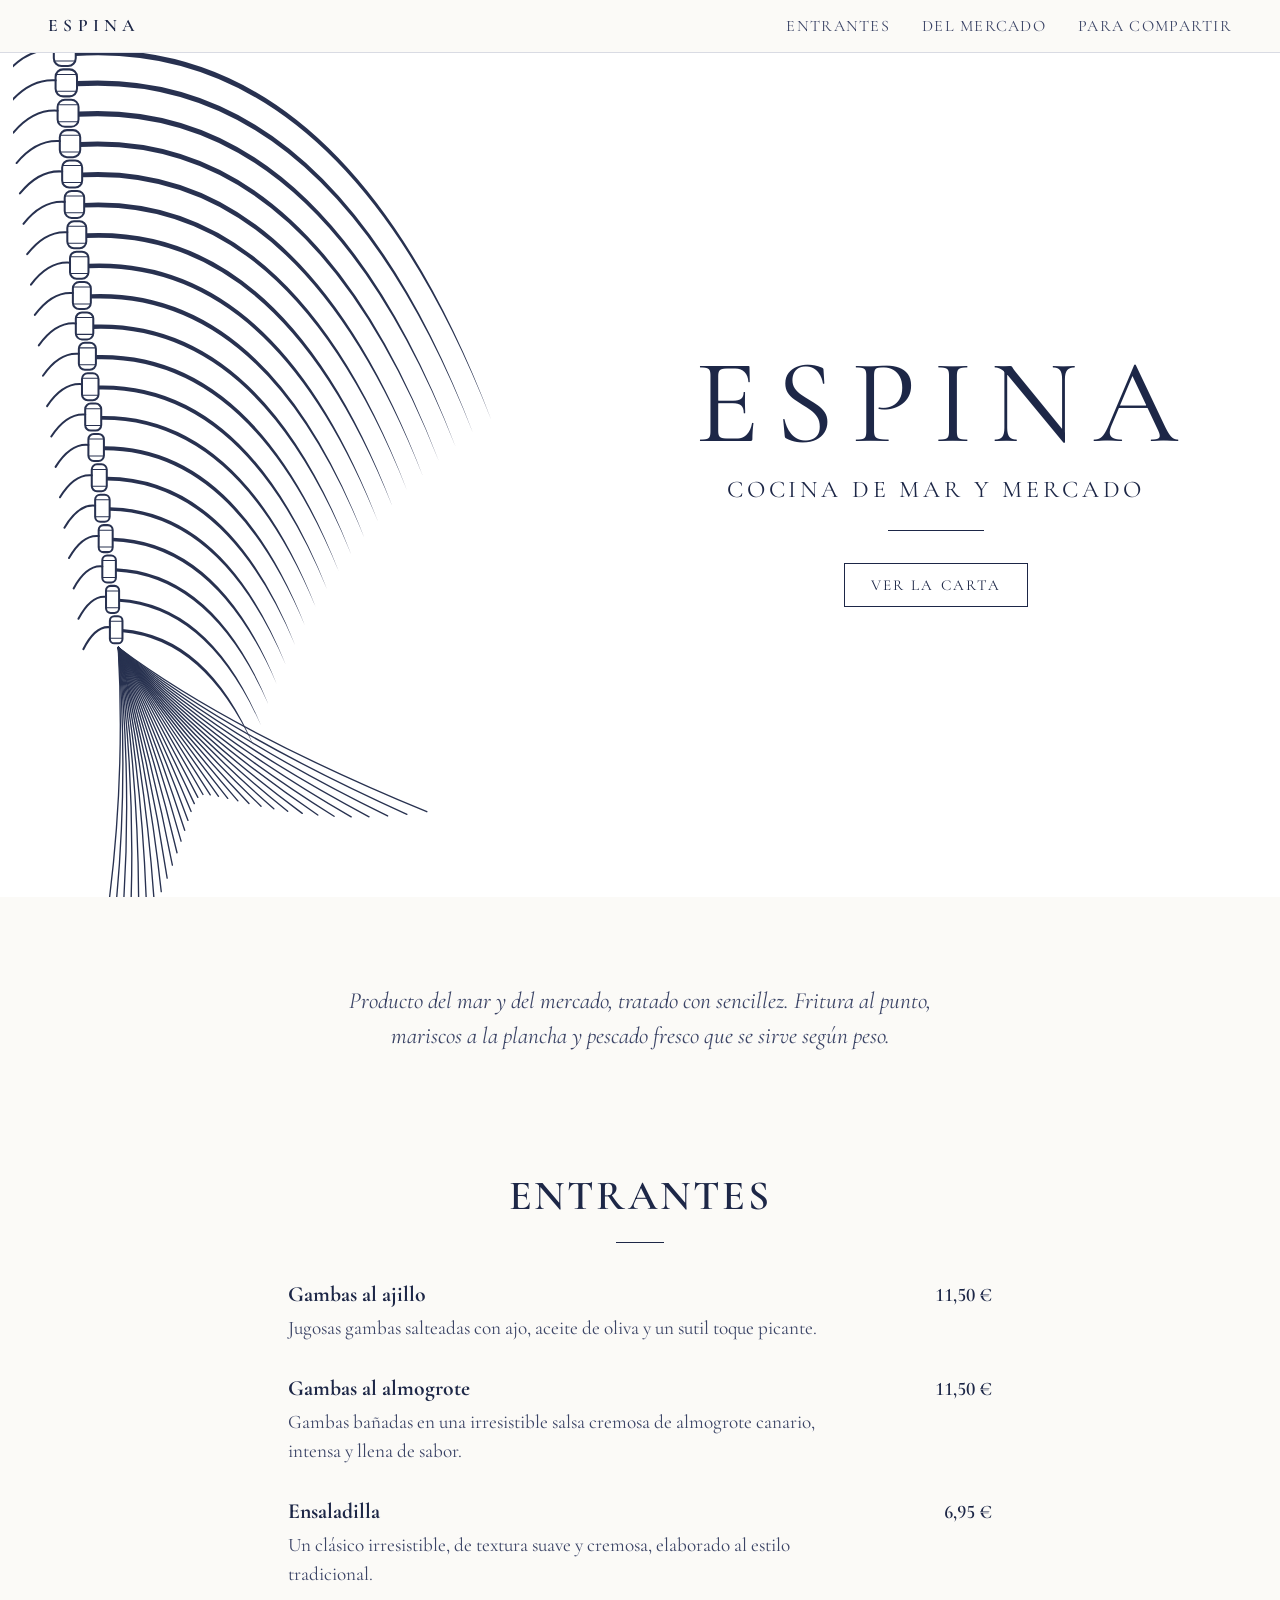
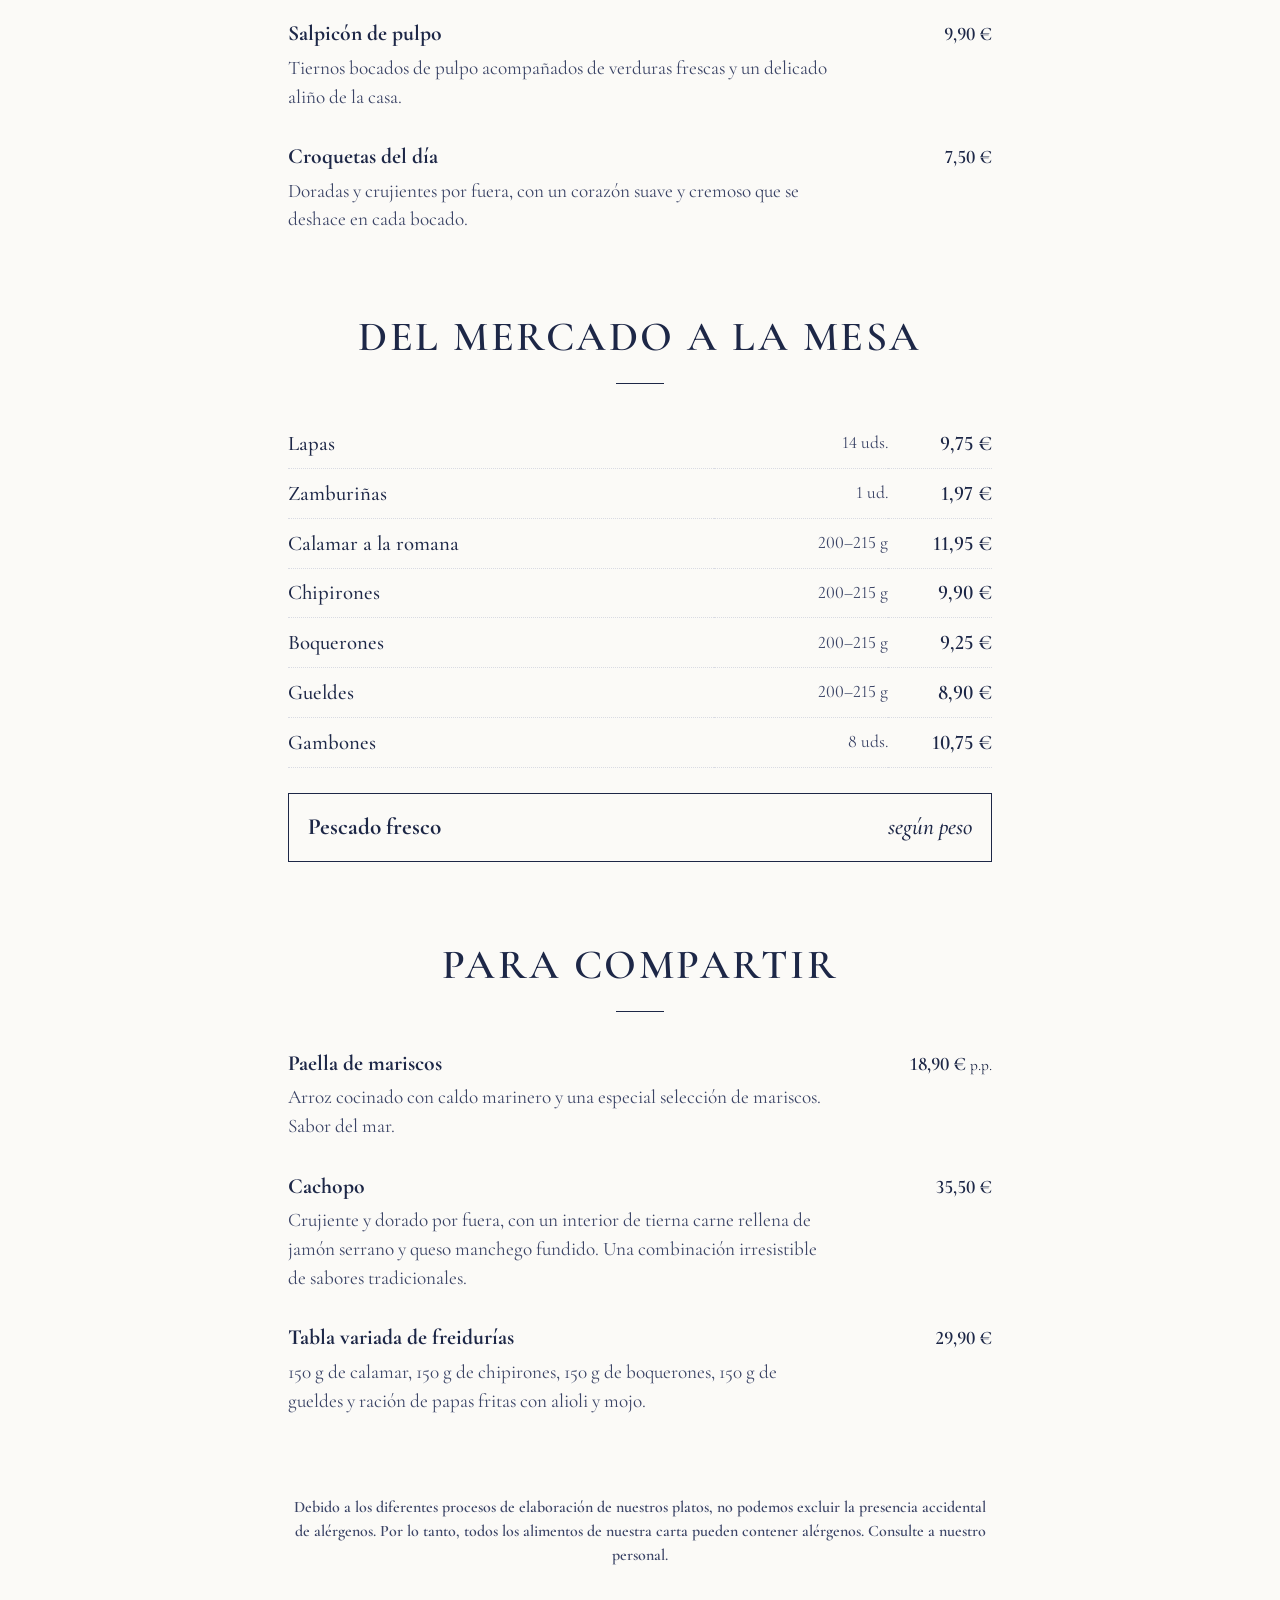
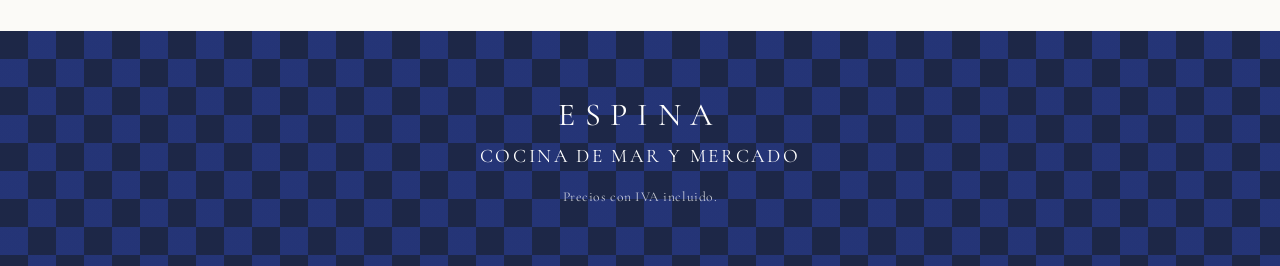
==== index.html @ 04d74db4 "Web del restaurante Espina con la carta completa Co-Authored-By: Claude Opus 5.5 <noreply@anthropic." ====
<!doctype html>
<html lang="es">
<head>
  <meta charset="utf-8">
  <meta name="viewport" content="width=device-width, initial-scale=1">
  <title>Espina · Cocina de mar y mercado</title>
  <meta name="description" content="Espina, cocina de mar y mercado. Gambas al ajillo, lapas, zamburiñas, pescado fresco según peso, paella de mariscos y tabla de freidurías.">
  <meta property="og:title" content="Espina · Cocina de mar y mercado">
  <meta property="og:description" content="Producto del mar y del mercado, directo a la mesa.">
  <link rel="icon" href="assets/favicon.svg" type="image/svg+xml">
  <link rel="preconnect" href="https://fonts.googleapis.com">
  <link rel="preconnect" href="https://fonts.gstatic.com" crossorigin>
  <link href="https://fonts.googleapis.com/css2?family=Cormorant+Garamond:ital,wght@0,400;0,500;0,600;0,700;1,400&display=swap" rel="stylesheet">
  <link rel="stylesheet" href="styles.css">
</head>
<body>
  <header class="nav">
    <a class="nav__brand" href="#inicio">Espina</a>
    <nav aria-label="Secciones">
      <a href="#entrantes">Entrantes</a>
      <a href="#mercado"><span class="hide-sm">Del </span>mercado</a>
      <a href="#compartir"><span class="hide-sm">Para </span>compartir</a>
    </nav>
  </header>

  <main>
    <section class="hero" id="inicio">
      <img class="hero__art" src="assets/espina.svg" alt="">
      <div class="hero__text">
        <h1>Espina</h1>
        <p class="hero__tag">Cocina de mar y mercado</p>
        <span class="rule" aria-hidden="true"></span>
        <a class="btn" href="#carta">Ver la carta</a>
      </div>
    </section>

    <section class="intro">
      <p>Producto del mar y del mercado, tratado con sencillez. Fritura al punto, mariscos a la plancha y pescado fresco que se sirve según peso.</p>
    </section>

    <div class="carta" id="carta">
      <section class="menu" id="entrantes">
        <h2>Entrantes</h2>
        <ul class="dishes">
          <li class="dish">
            <div class="dish__head"><h3>Gambas al ajillo</h3><span class="price">11,50 €</span></div>
            <p>Jugosas gambas salteadas con ajo, aceite de oliva y un sutil toque picante.</p>
          </li>
          <li class="dish">
            <div class="dish__head"><h3>Gambas al almogrote</h3><span class="price">11,50 €</span></div>
            <p>Gambas bañadas en una irresistible salsa cremosa de almogrote canario, intensa y llena de sabor.</p>
          </li>
          <li class="dish">
            <div class="dish__head"><h3>Ensaladilla</h3><span class="price">6,95 €</span></div>
            <p>Un clásico irresistible, de textura suave y cremosa, elaborado al estilo tradicional.</p>
          </li>
          <li class="dish">
            <div class="dish__head"><h3>Salpicón de pulpo</h3><span class="price">9,90 €</span></div>
            <p>Tiernos bocados de pulpo acompañados de verduras frescas y un delicado aliño de la casa.</p>
          </li>
          <li class="dish">
            <div class="dish__head"><h3>Croquetas del día</h3><span class="price">7,50 €</span></div>
            <p>Doradas y crujientes por fuera, con un corazón suave y cremoso que se deshace en cada bocado.</p>
          </li>
        </ul>
      </section>

      <section class="menu" id="mercado">
        <h2>Del mercado a la mesa</h2>
        <table class="market">
          <caption class="sr-only">Raciones del mercado con cantidad y precio</caption>
          <thead class="sr-only"><tr><th>Producto</th><th>Cantidad</th><th>Precio</th></tr></thead>
          <tbody>
            <tr><th scope="row">Lapas</th><td>14 uds.</td><td class="price">9,75 €</td></tr>
            <tr><th scope="row">Zamburiñas</th><td>1 ud.</td><td class="price">1,97 €</td></tr>
            <tr><th scope="row">Calamar a la romana</th><td>200–215 g</td><td class="price">11,95 €</td></tr>
            <tr><th scope="row">Chipirones</th><td>200–215 g</td><td class="price">9,90 €</td></tr>
            <tr><th scope="row">Boquerones</th><td>200–215 g</td><td class="price">9,25 €</td></tr>
            <tr><th scope="row">Gueldes</th><td>200–215 g</td><td class="price">8,90 €</td></tr>
            <tr><th scope="row">Gambones</th><td>8 uds.</td><td class="price">10,75 €</td></tr>
          </tbody>
        </table>
        <div class="fresh">
          <span>Pescado fresco</span>
          <span>según peso</span>
        </div>
      </section>

      <section class="menu" id="compartir">
        <h2>Para compartir</h2>
        <ul class="dishes">
          <li class="dish">
            <div class="dish__head"><h3>Paella de mariscos</h3><span class="price">18,90 € <small>p.p.</small></span></div>
            <p>Arroz cocinado con caldo marinero y una especial selección de mariscos. Sabor del mar.</p>
          </li>
          <li class="dish">
            <div class="dish__head"><h3>Cachopo</h3><span class="price">35,50 €</span></div>
            <p>Crujiente y dorado por fuera, con un interior de tierna carne rellena de jamón serrano y queso manchego fundido. Una combinación irresistible de sabores tradicionales.</p>
          </li>
          <li class="dish">
            <div class="dish__head"><h3>Tabla variada de freidurías</h3><span class="price">29,90 €</span></div>
            <p>150 g de calamar, 150 g de chipirones, 150 g de boquerones, 150 g de gueldes y ración de papas fritas con alioli y mojo.</p>
          </li>
        </ul>
      </section>
    </div>

    <aside class="allergens">
      <p>Debido a los diferentes procesos de elaboración de nuestros platos, no podemos excluir la presencia accidental de alérgenos. Por lo tanto, todos los alimentos de nuestra carta pueden contener alérgenos. Consulte a nuestro personal.</p>
    </aside>
  </main>

  <footer class="footer">
    <p class="footer__brand">Espina</p>
    <p>Cocina de mar y mercado</p>
    <p class="footer__small">Precios con IVA incluido.</p>
  </footer>
</body>
</html>
---- styles.css ----
:root {
  --navy: #1d2747;
  --navy-soft: #3b4466;
  --paper: #fbfaf7;
  --line: #d9dbe3;
  --tile: #2b3f9e;
  --serif: "Cormorant Garamond", Garamond, "Times New Roman", serif;
}

* { box-sizing: border-box; }
html { scroll-behavior: smooth; }
body {
  margin: 0;
  background: var(--paper);
  color: var(--navy);
  font-family: var(--serif);
  font-size: 1.2rem;
  line-height: 1.5;
  -webkit-font-smoothing: antialiased;
}
h1, h2, h3 { font-weight: 600; margin: 0; }
a { color: inherit; }

.sr-only {
  position: absolute; width: 1px; height: 1px; padding: 0; margin: -1px;
  overflow: hidden; clip: rect(0 0 0 0); white-space: nowrap; border: 0;
}

/* Navegación */
.nav {
  position: sticky; top: 0; z-index: 10;
  display: flex; align-items: center; justify-content: space-between; gap: 1rem;
  padding: .8rem clamp(1rem, 4vw, 3rem);
  background: rgba(251, 250, 247, .92);
  backdrop-filter: blur(6px);
  border-bottom: 1px solid var(--line);
}
.nav__brand {
  text-decoration: none; text-transform: uppercase;
  letter-spacing: .3em; font-size: 1.1rem; font-weight: 600;
}
.nav nav { display: flex; gap: clamp(.8rem, 2.5vw, 2rem); }
.nav nav a {
  text-decoration: none; font-size: 1rem; letter-spacing: .08em;
  text-transform: uppercase; color: var(--navy-soft); white-space: nowrap;
}
.nav nav a:hover { color: var(--navy); text-decoration: underline; text-underline-offset: 4px; }

/* Portada */
.hero {
  position: relative; overflow: hidden;
  min-height: calc(100svh - 56px);
  display: grid; place-items: center end;
  padding: 3rem clamp(1rem, 8vw, 8rem);
  background: #fff;
}
.hero__art {
  position: absolute; left: 1%; top: -3%;
  height: 125%; width: auto; max-width: none;
  opacity: .95;
}
.hero__text { position: relative; text-align: center; }
.hero h1 {
  font-size: clamp(3.4rem, 10vw, 7.5rem); font-weight: 400;
  text-transform: uppercase; letter-spacing: .14em; line-height: 1;
  margin-right: -.14em;
}
.hero__tag {
  margin: .6rem 0 0; text-transform: uppercase;
  letter-spacing: .16em; font-size: clamp(1rem, 2.4vw, 1.5rem);
}
.rule { display: block; width: 6rem; height: 1px; background: var(--navy); margin: 1.4rem auto 2rem; }
.btn {
  display: inline-block; padding: .6rem 1.6rem;
  border: 1px solid var(--navy); text-decoration: none;
  text-transform: uppercase; letter-spacing: .14em; font-size: .95rem;
  transition: background .2s, color .2s;
}
.btn:hover, .btn:focus-visible { background: var(--navy); color: #fff; }

.intro {
  max-width: 40rem; margin: 0 auto; padding: 4rem 1rem 1rem;
  text-align: center; font-size: 1.45rem; font-style: italic; color: var(--navy-soft);
}

/* Carta */
.carta {
  max-width: 46rem; margin: 0 auto; padding: 1rem 1rem 2rem;
}
.menu { padding: 3.5rem 0 1rem; scroll-margin-top: 60px; }
.menu h2 {
  text-align: center; text-transform: uppercase;
  font-size: clamp(1.8rem, 5vw, 2.6rem); letter-spacing: .06em;
  margin-bottom: 2.2rem;
}
.menu h2::after {
  content: ""; display: block; width: 3rem; height: 1px;
  background: var(--navy); margin: .9rem auto 0;
}

.dishes { list-style: none; margin: 0; padding: 0; display: grid; gap: 1.8rem; }
.dish__head { display: flex; align-items: baseline; gap: .6rem; }
.dish__head h3 { font-size: 1.35rem; font-weight: 700; }
.dish__head .price { margin-left: auto; }
.dish p { margin: .25rem 0 0; max-width: 34rem; color: var(--navy-soft); }
.price { font-variant-numeric: lining-nums tabular-nums; font-weight: 600; white-space: nowrap; }
.price small { font-weight: 400; font-size: .8em; }

.market { width: 100%; border-collapse: collapse; font-size: 1.3rem; }
.market th, .market td { padding: .55rem 0; border-bottom: 1px dotted var(--line); }
.market th { text-align: left; font-weight: 500; }
.market td { text-align: right; color: var(--navy-soft); font-size: 1.1rem; font-variant-numeric: lining-nums; }
.market td.price { color: var(--navy); font-size: 1.3rem; width: 6.5rem; }

.fresh {
  display: flex; justify-content: space-between; align-items: baseline; gap: 1rem;
  margin-top: 1.6rem; padding: 1rem 1.2rem;
  border: 1px solid var(--navy);
  font-size: 1.45rem; font-weight: 700;
}
.fresh span:last-child { font-style: italic; font-weight: 500; }

.allergens {
  max-width: 46rem; margin: 2rem auto 4rem; padding: 0 1rem;
  text-align: center; font-size: 1rem; font-weight: 600; color: var(--navy-soft);
}

/* Pie: guiño al mantel de cuadros azules */
.footer {
  color: #fff; text-align: center; padding: 3.5rem 1rem;
  background-color: var(--navy);
  background-image:
    linear-gradient(45deg, rgba(43,63,158,.55) 25%, transparent 25%, transparent 75%, rgba(43,63,158,.55) 75%),
    linear-gradient(45deg, rgba(43,63,158,.55) 25%, transparent 25%, transparent 75%, rgba(43,63,158,.55) 75%);
  background-size: 56px 56px;
  background-position: 0 0, 28px 28px;
}
.footer p { margin: .2rem 0; letter-spacing: .14em; text-transform: uppercase; }
.footer__brand { font-size: 2rem; letter-spacing: .3em !important; }
.footer__small { font-size: .85rem; opacity: .75; text-transform: none !important; letter-spacing: .04em !important; margin-top: 1rem !important; }

@media (max-width: 640px) {
  body { font-size: 1.12rem; }
  .nav nav a { font-size: .8rem; letter-spacing: .04em; }
  .hide-sm { display: none; }
  .nav__brand { font-size: .95rem; letter-spacing: .2em; }
  .hero { place-items: end center; padding-bottom: 4rem; }
  .hero__art { height: 95%; left: -25%; opacity: .35; }
  .market { font-size: 1.15rem; }
  .market td { font-size: 1rem; }
  .market td.price { width: 5.5rem; font-size: 1.15rem; }
}
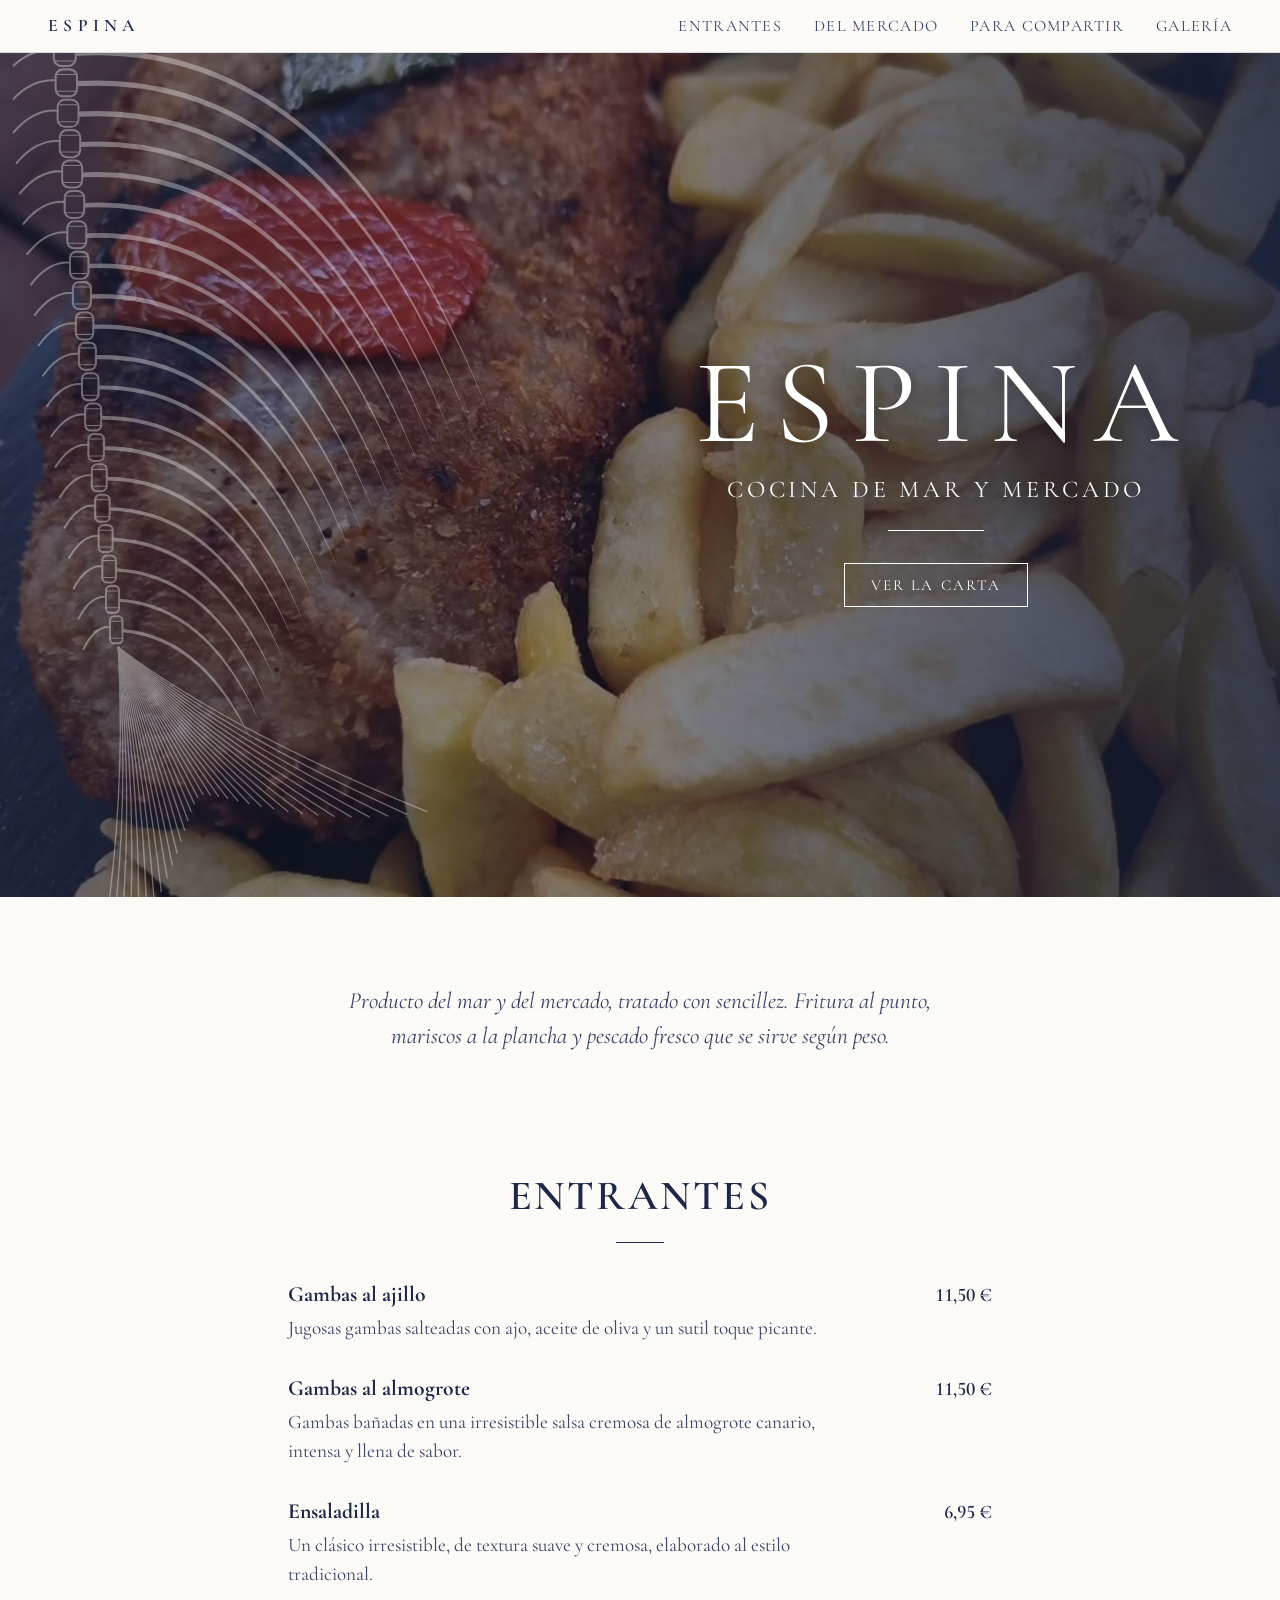
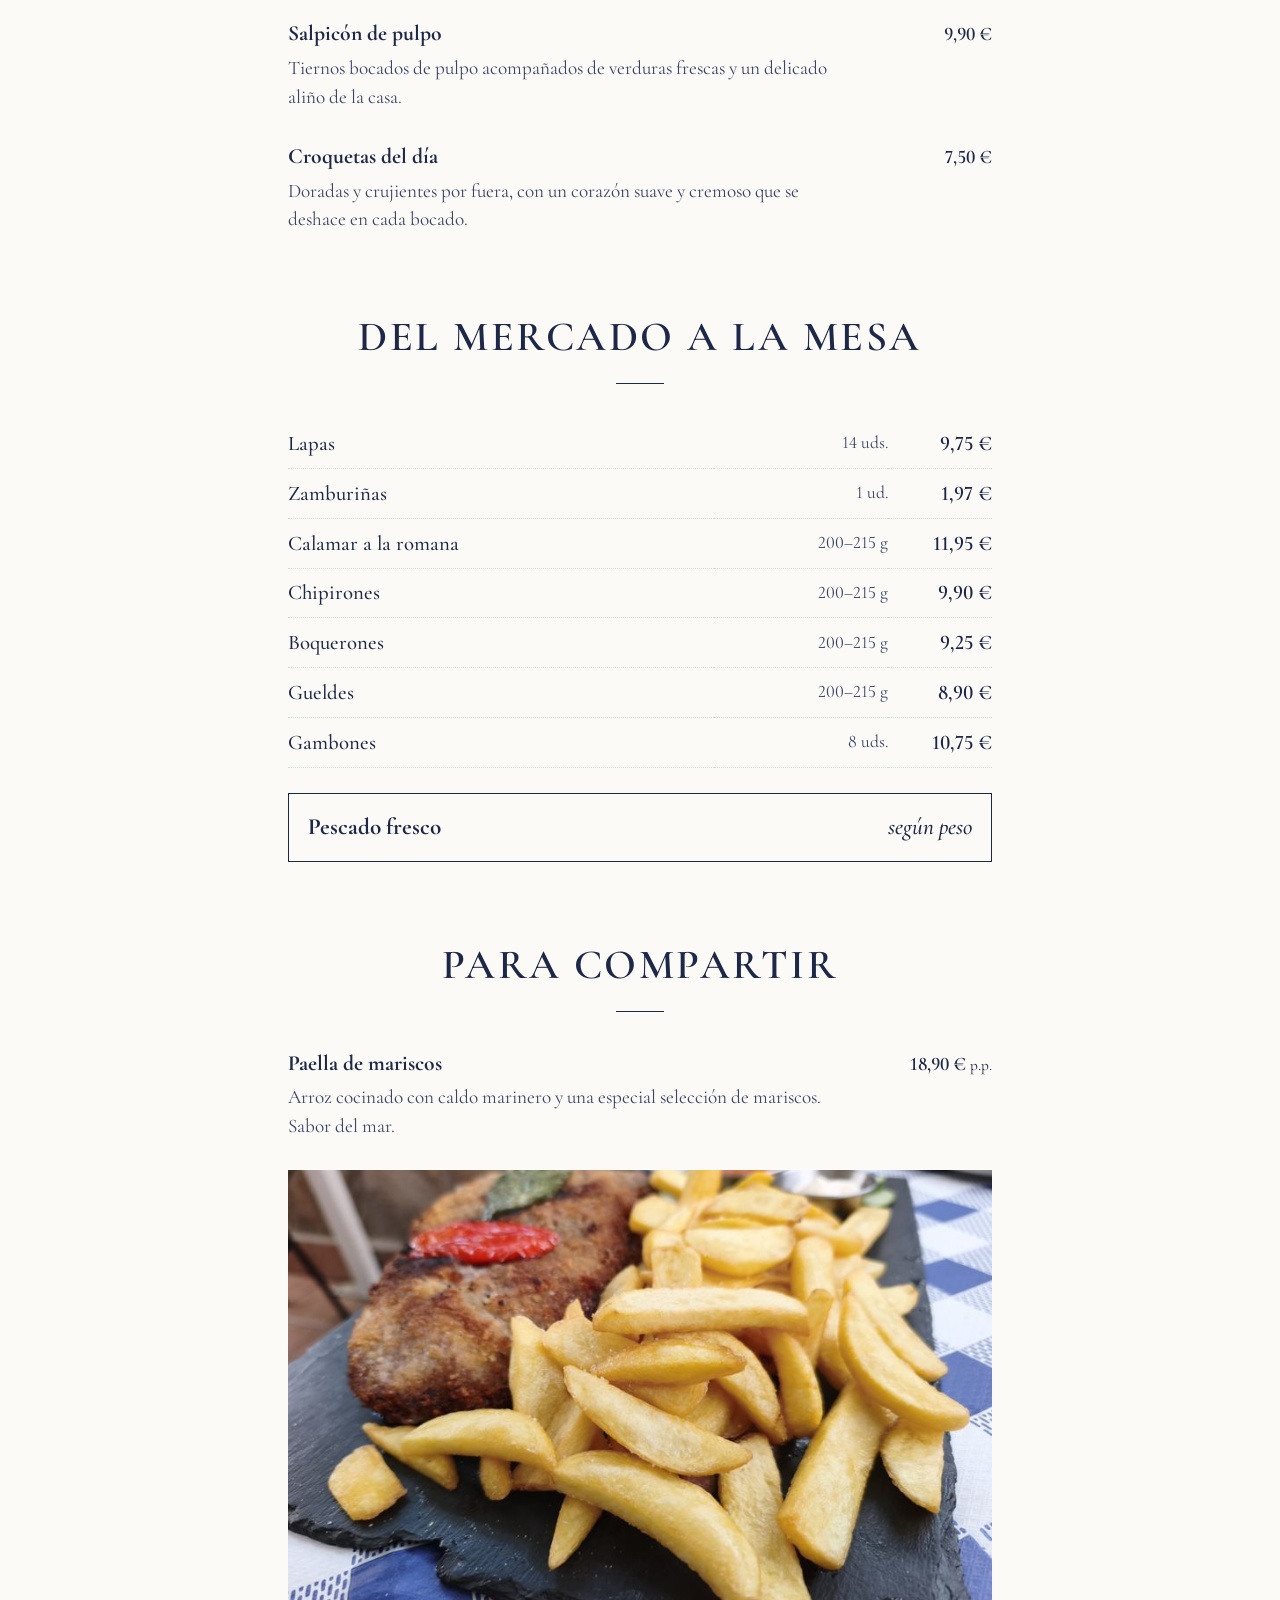
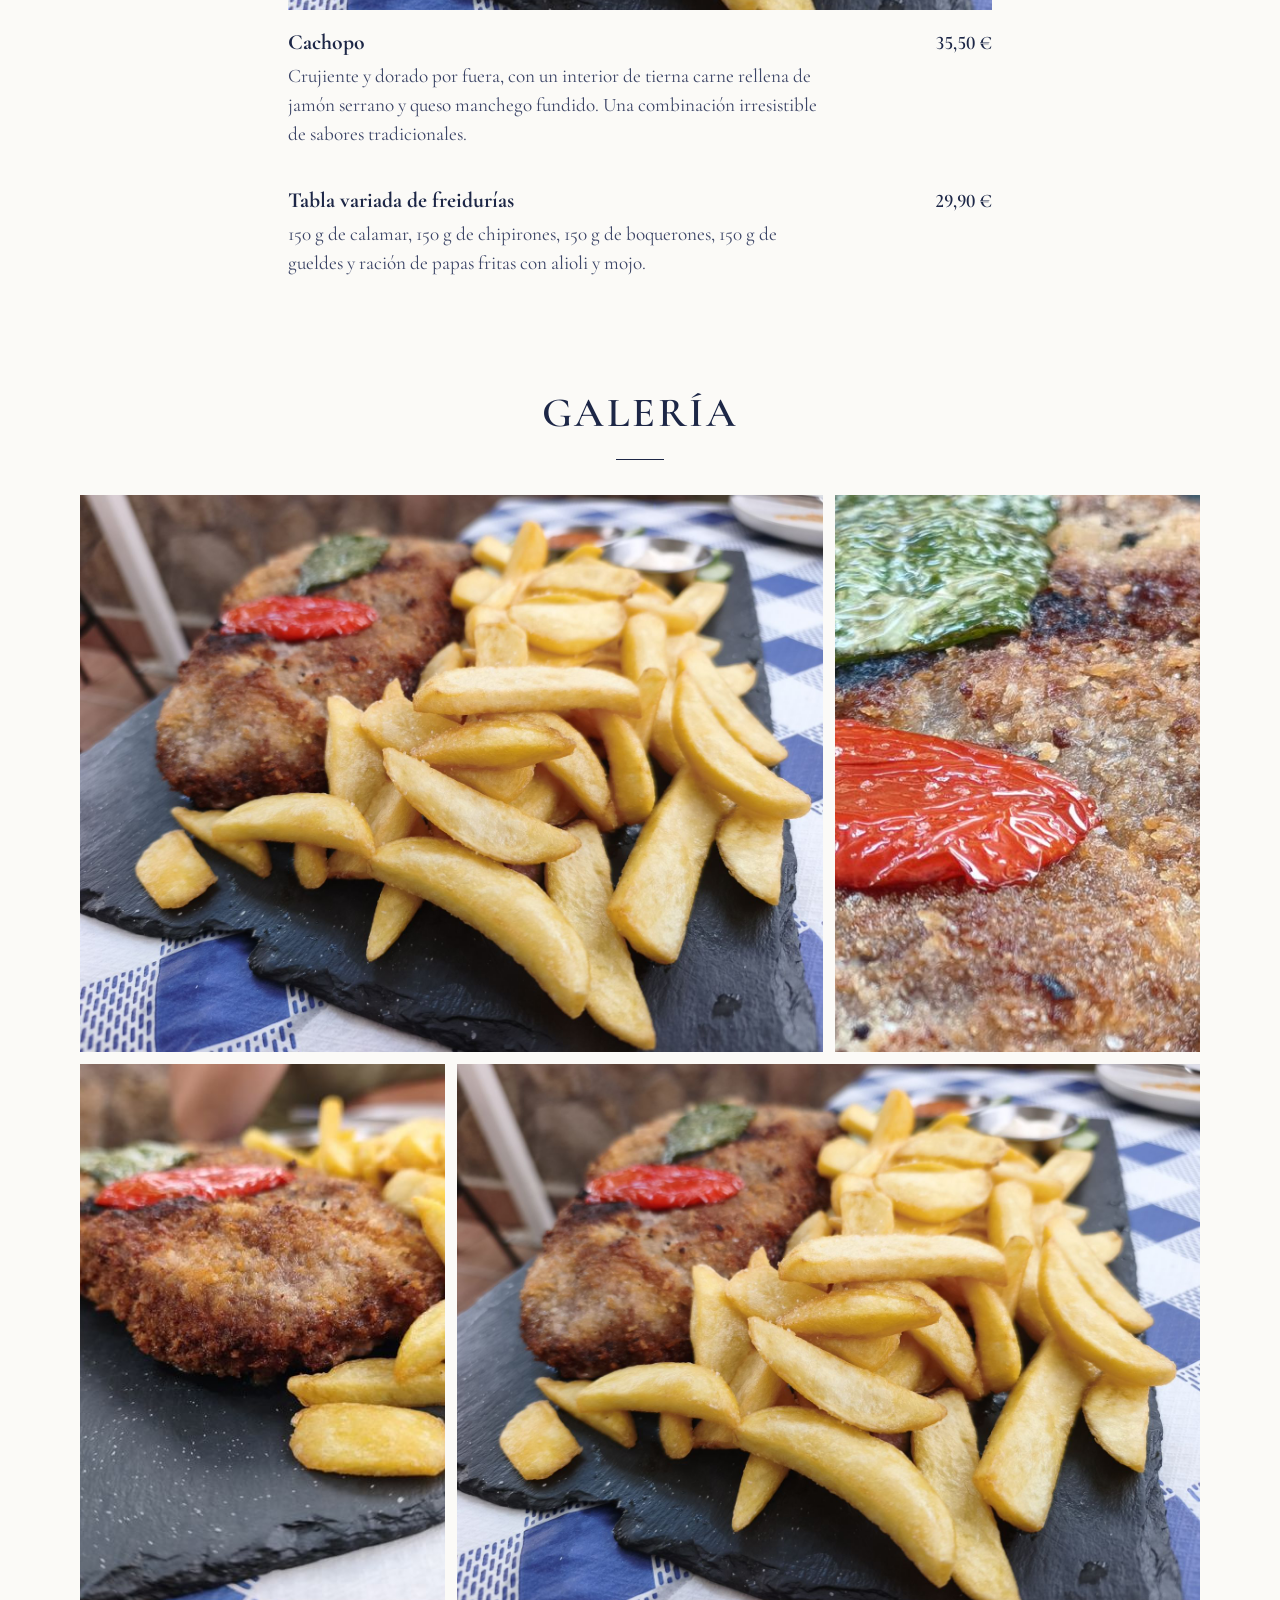
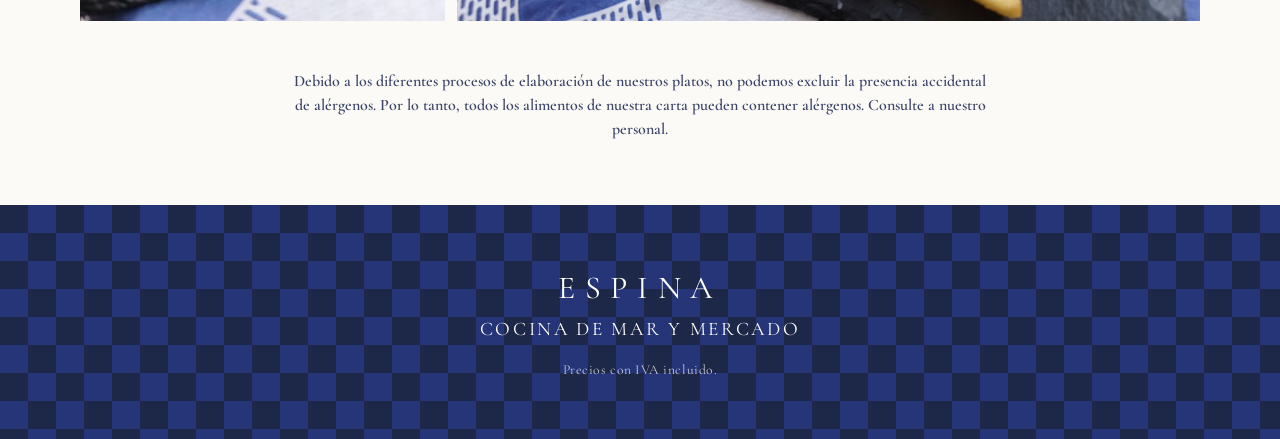
==== commit b22f86b2: "Añade vídeo de cabecera, galería, foto del cachopo y publicación en GitHub Pages Co-Authored-By: Cla" ====
--- a/index.html
+++ b/index.html
@@ -7,6 +7,7 @@
   <meta name="description" content="Espina, cocina de mar y mercado. Gambas al ajillo, lapas, zamburiñas, pescado fresco según peso, paella de mariscos y tabla de freidurías.">
   <meta property="og:title" content="Espina · Cocina de mar y mercado">
   <meta property="og:description" content="Producto del mar y del mercado, directo a la mesa.">
+  <meta property="og:image" content="assets/img/cachopo-mesa.jpg">
   <link rel="icon" href="assets/favicon.svg" type="image/svg+xml">
   <link rel="preconnect" href="https://fonts.googleapis.com">
   <link rel="preconnect" href="https://fonts.gstatic.com" crossorigin>
@@ -20,11 +21,15 @@
       <a href="#entrantes">Entrantes</a>
       <a href="#mercado"><span class="hide-sm">Del </span>mercado</a>
       <a href="#compartir"><span class="hide-sm">Para </span>compartir</a>
+      <a href="#galeria">Galería</a>
     </nav>
   </header>
 
   <main>
     <section class="hero" id="inicio">
+      <video class="hero__video" autoplay muted loop playsinline preload="auto" poster="assets/video/cabecera-poster.jpg" aria-hidden="true">
+        <source src="assets/video/cabecera.mp4" type="video/mp4">
+      </video>
       <img class="hero__art" src="assets/espina.svg" alt="">
       <div class="hero__text">
         <h1>Espina</h1>
@@ -93,7 +98,10 @@
             <div class="dish__head"><h3>Paella de mariscos</h3><span class="price">18,90 € <small>p.p.</small></span></div>
             <p>Arroz cocinado con caldo marinero y una especial selección de mariscos. Sabor del mar.</p>
           </li>
-          <li class="dish">
+          <li class="dish dish--featured">
+            <figure class="dish__photo">
+              <img src="assets/img/cachopo-pizarra-800.jpg" srcset="assets/img/cachopo-pizarra-800.jpg 800w, assets/img/cachopo-pizarra.jpg 1600w" sizes="(max-width: 760px) 100vw, 44rem" width="1600" height="1200" loading="lazy" alt="Cachopo empanado servido en pizarra con papas fritas, pimiento rojo y pimiento verde asados">
+            </figure>
             <div class="dish__head"><h3>Cachopo</h3><span class="price">35,50 €</span></div>
             <p>Crujiente y dorado por fuera, con un interior de tierna carne rellena de jamón serrano y queso manchego fundido. Una combinación irresistible de sabores tradicionales.</p>
           </li>
@@ -105,6 +113,16 @@
       </section>
     </div>
 
+    <section class="gallery" id="galeria">
+      <h2>Galería</h2>
+      <div class="gallery__grid">
+        <a class="gallery__item gallery__item--wide" href="assets/img/cachopo-mesa.jpg"><img src="assets/img/cachopo-mesa-800.jpg" srcset="assets/img/cachopo-mesa-800.jpg 800w, assets/img/cachopo-mesa.jpg 1600w" sizes="(max-width: 760px) 100vw, 66vw" width="1600" height="1200" loading="lazy" alt="Cachopo con papas fritas sobre pizarra en la mesa de cuadros azules"></a>
+        <a class="gallery__item" href="assets/img/cachopo-detalle.jpg"><img src="assets/img/cachopo-detalle-800.jpg" width="800" height="600" loading="lazy" alt="Detalle del empanado crujiente con pimientos asados"></a>
+        <a class="gallery__item" href="assets/img/cachopo-patatas.jpg"><img src="assets/img/cachopo-patatas-800.jpg" width="800" height="600" loading="lazy" alt="Cachopo dorado junto a papas fritas caseras"></a>
+        <a class="gallery__item gallery__item--wide" href="assets/img/cachopo-pizarra.jpg"><img src="assets/img/cachopo-pizarra-800.jpg" srcset="assets/img/cachopo-pizarra-800.jpg 800w, assets/img/cachopo-pizarra.jpg 1600w" sizes="(max-width: 760px) 100vw, 66vw" width="1600" height="1200" loading="lazy" alt="Ración de cachopo servida en pizarra"></a>
+      </div>
+    </section>
+
     <aside class="allergens">
       <p>Debido a los diferentes procesos de elaboración de nuestros platos, no podemos excluir la presencia accidental de alérgenos. Por lo tanto, todos los alimentos de nuestra carta pueden contener alérgenos. Consulte a nuestro personal.</p>
     </aside>
@@ -115,5 +133,12 @@
     <p>Cocina de mar y mercado</p>
     <p class="footer__small">Precios con IVA incluido.</p>
   </footer>
+  <script>
+    // Respeta "reducir movimiento": deja la cabecera en la imagen fija.
+    if (window.matchMedia('(prefers-reduced-motion: reduce)').matches) {
+      const v = document.querySelector('.hero__video');
+      if (v) { v.removeAttribute('autoplay'); v.pause(); }
+    }
+  </script>
 </body>
 </html>
--- a/styles.css
+++ b/styles.css
@@ -50,16 +50,29 @@
 .hero {
   position: relative; overflow: hidden;
   min-height: calc(100svh - 56px);
+  min-height: max(30rem, calc(100svh - 56px));
   display: grid; place-items: center end;
   padding: 3rem clamp(1rem, 8vw, 8rem);
-  background: #fff;
+  background: var(--navy);
+  color: #fff;
+  isolation: isolate;
+}
+.hero__video {
+  position: absolute; inset: 0; z-index: -2;
+  width: 100%; height: 100%; object-fit: cover;
+}
+.hero::before {
+  content: ""; position: absolute; inset: 0; z-index: -1;
+  background:
+    linear-gradient(90deg, rgba(20,27,52,.6) 0%, rgba(20,27,52,.45) 45%, rgba(20,27,52,.85) 100%);
 }
 .hero__art {
   position: absolute; left: 1%; top: -3%;
   height: 125%; width: auto; max-width: none;
-  opacity: .95;
+  filter: brightness(0) invert(1);
+  opacity: .35;
 }
-.hero__text { position: relative; text-align: center; }
+.hero__text { position: relative; text-align: center; text-shadow: 0 2px 18px rgba(0,0,0,.35); }
 .hero h1 {
   font-size: clamp(3.4rem, 10vw, 7.5rem); font-weight: 400;
   text-transform: uppercase; letter-spacing: .14em; line-height: 1;
@@ -69,14 +82,14 @@
   margin: .6rem 0 0; text-transform: uppercase;
   letter-spacing: .16em; font-size: clamp(1rem, 2.4vw, 1.5rem);
 }
-.rule { display: block; width: 6rem; height: 1px; background: var(--navy); margin: 1.4rem auto 2rem; }
+.rule { display: block; width: 6rem; height: 1px; background: currentColor; margin: 1.4rem auto 2rem; }
 .btn {
   display: inline-block; padding: .6rem 1.6rem;
-  border: 1px solid var(--navy); text-decoration: none;
+  border: 1px solid currentColor; text-decoration: none;
   text-transform: uppercase; letter-spacing: .14em; font-size: .95rem;
   transition: background .2s, color .2s;
 }
-.btn:hover, .btn:focus-visible { background: var(--navy); color: #fff; }
+.btn:hover, .btn:focus-visible { background: #fff; color: var(--navy); text-shadow: none; }
 
 .intro {
   max-width: 40rem; margin: 0 auto; padding: 4rem 1rem 1rem;
@@ -103,6 +116,10 @@
 .dish__head h3 { font-size: 1.35rem; font-weight: 700; }
 .dish__head .price { margin-left: auto; }
 .dish p { margin: .25rem 0 0; max-width: 34rem; color: var(--navy-soft); }
+.dish__photo { margin: 0 0 1rem; overflow: hidden; }
+.dish__photo img { display: block; width: 100%; height: auto; aspect-ratio: 16 / 10; object-fit: cover; }
+.dish--featured { padding-bottom: .4rem; }
+
 .price { font-variant-numeric: lining-nums tabular-nums; font-weight: 600; white-space: nowrap; }
 .price small { font-weight: 400; font-size: .8em; }
 
@@ -119,6 +136,22 @@
   font-size: 1.45rem; font-weight: 700;
 }
 .fresh span:last-child { font-style: italic; font-weight: 500; }
+
+/* Galería */
+.gallery { max-width: 72rem; margin: 0 auto; padding: 3.5rem 1rem 1rem; scroll-margin-top: 60px; }
+.gallery h2 {
+  text-align: center; text-transform: uppercase;
+  font-size: clamp(1.8rem, 5vw, 2.6rem); letter-spacing: .06em; margin-bottom: 2.2rem;
+}
+.gallery h2::after { content: ""; display: block; width: 3rem; height: 1px; background: var(--navy); margin: .9rem auto 0; }
+.gallery__grid { display: grid; grid-template-columns: repeat(3, 1fr); gap: .75rem; }
+.gallery__item { display: block; overflow: hidden; background: var(--line); }
+.gallery__item--wide { grid-column: span 2; }
+.gallery__item img {
+  display: block; width: 100%; height: 100%; aspect-ratio: 4 / 3; object-fit: cover;
+  transition: transform .5s ease;
+}
+.gallery__item:hover img, .gallery__item:focus-visible img { transform: scale(1.04); }
 
 .allergens {
   max-width: 46rem; margin: 2rem auto 4rem; padding: 0 1rem;
@@ -143,10 +176,21 @@
   body { font-size: 1.12rem; }
   .nav nav a { font-size: .8rem; letter-spacing: .04em; }
   .hide-sm { display: none; }
+  .nav { flex-direction: column; gap: .35rem; padding: .55rem 1rem; }
+  .nav nav { width: 100%; justify-content: space-between; gap: .5rem; }
+  .menu, .gallery { scroll-margin-top: 84px; }
   .nav__brand { font-size: .95rem; letter-spacing: .2em; }
   .hero { place-items: end center; padding-bottom: 4rem; }
-  .hero__art { height: 95%; left: -25%; opacity: .35; }
+  .hero__art { height: 95%; left: -25%; opacity: .3; }
+  .hero::before { background: linear-gradient(180deg, rgba(20,27,52,.3) 0%, rgba(20,27,52,.8) 100%); }
+  .gallery__grid { grid-template-columns: 1fr 1fr; gap: .5rem; }
+  .gallery__item--wide { grid-column: span 2; }
   .market { font-size: 1.15rem; }
   .market td { font-size: 1rem; }
   .market td.price { width: 5.5rem; font-size: 1.15rem; }
 }
+
+@media (prefers-reduced-motion: reduce) {
+  html { scroll-behavior: auto; }
+  .gallery__item img { transition: none; }
+}
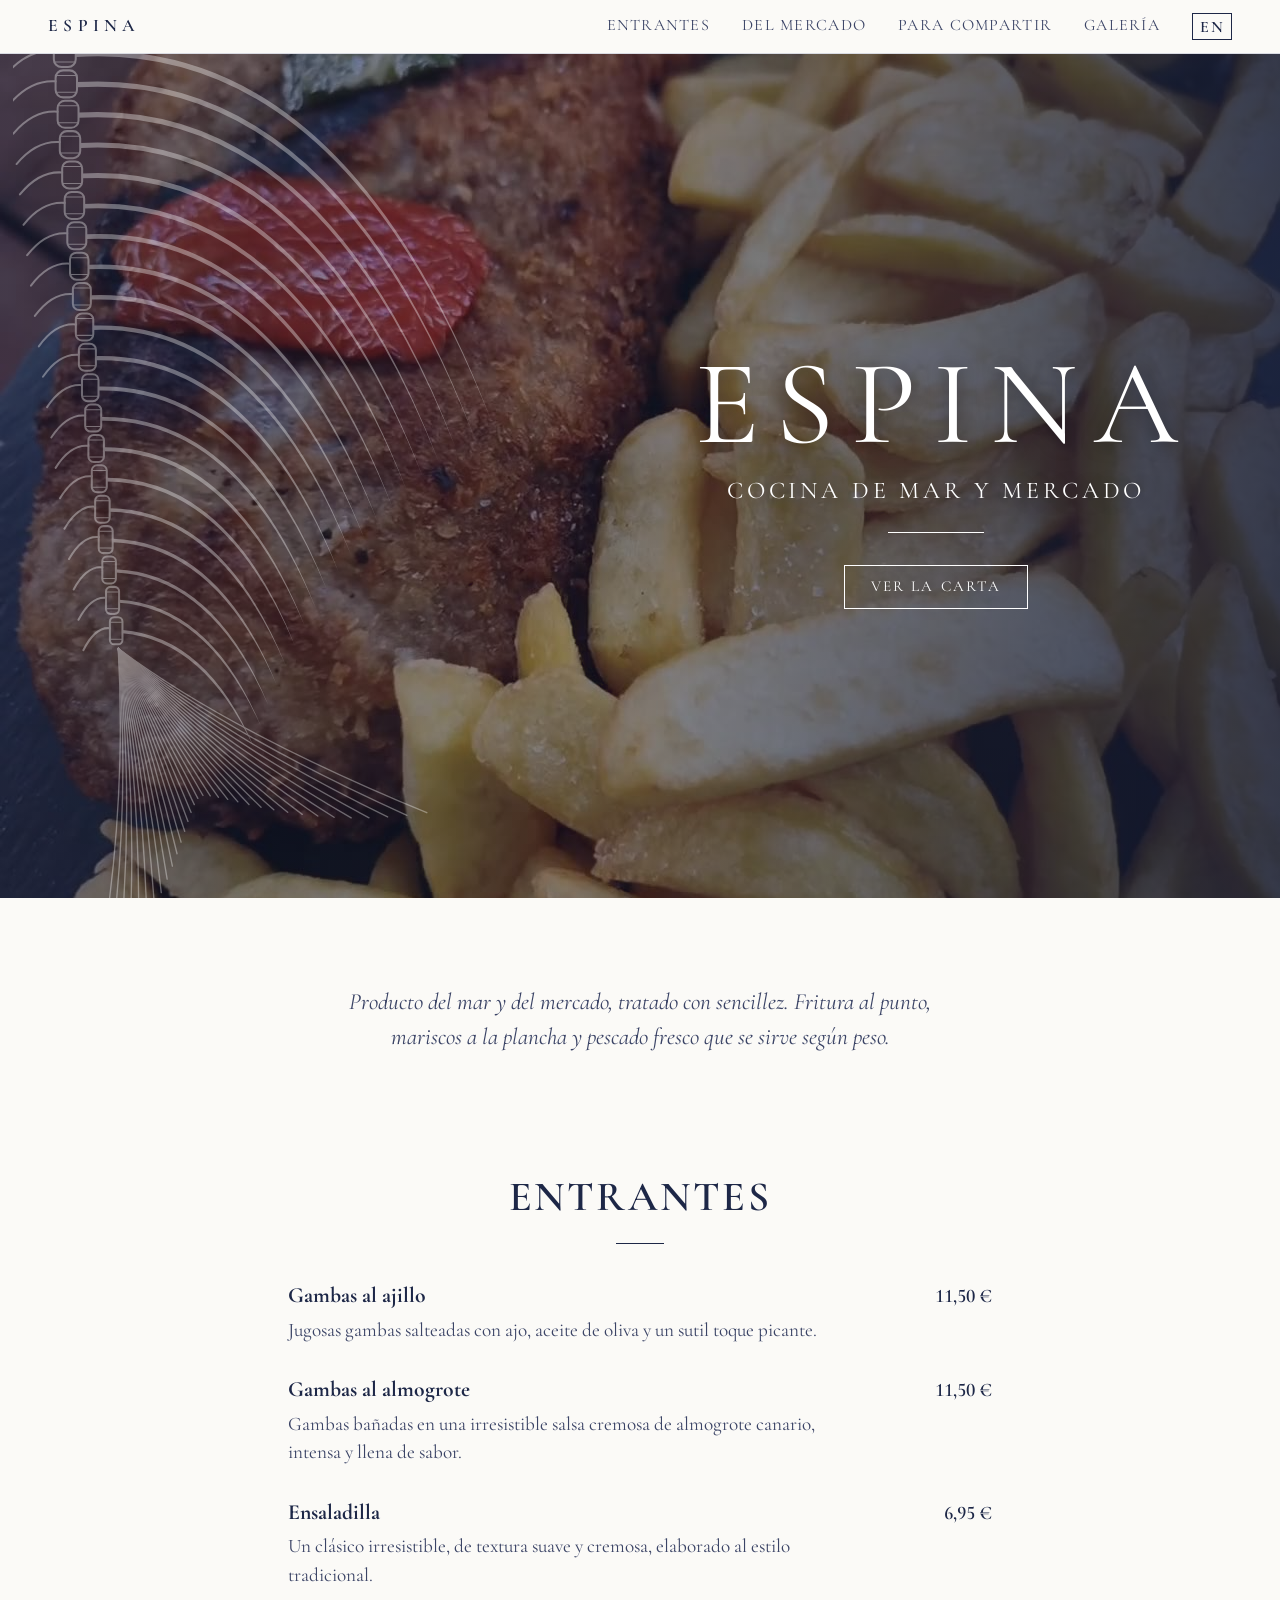
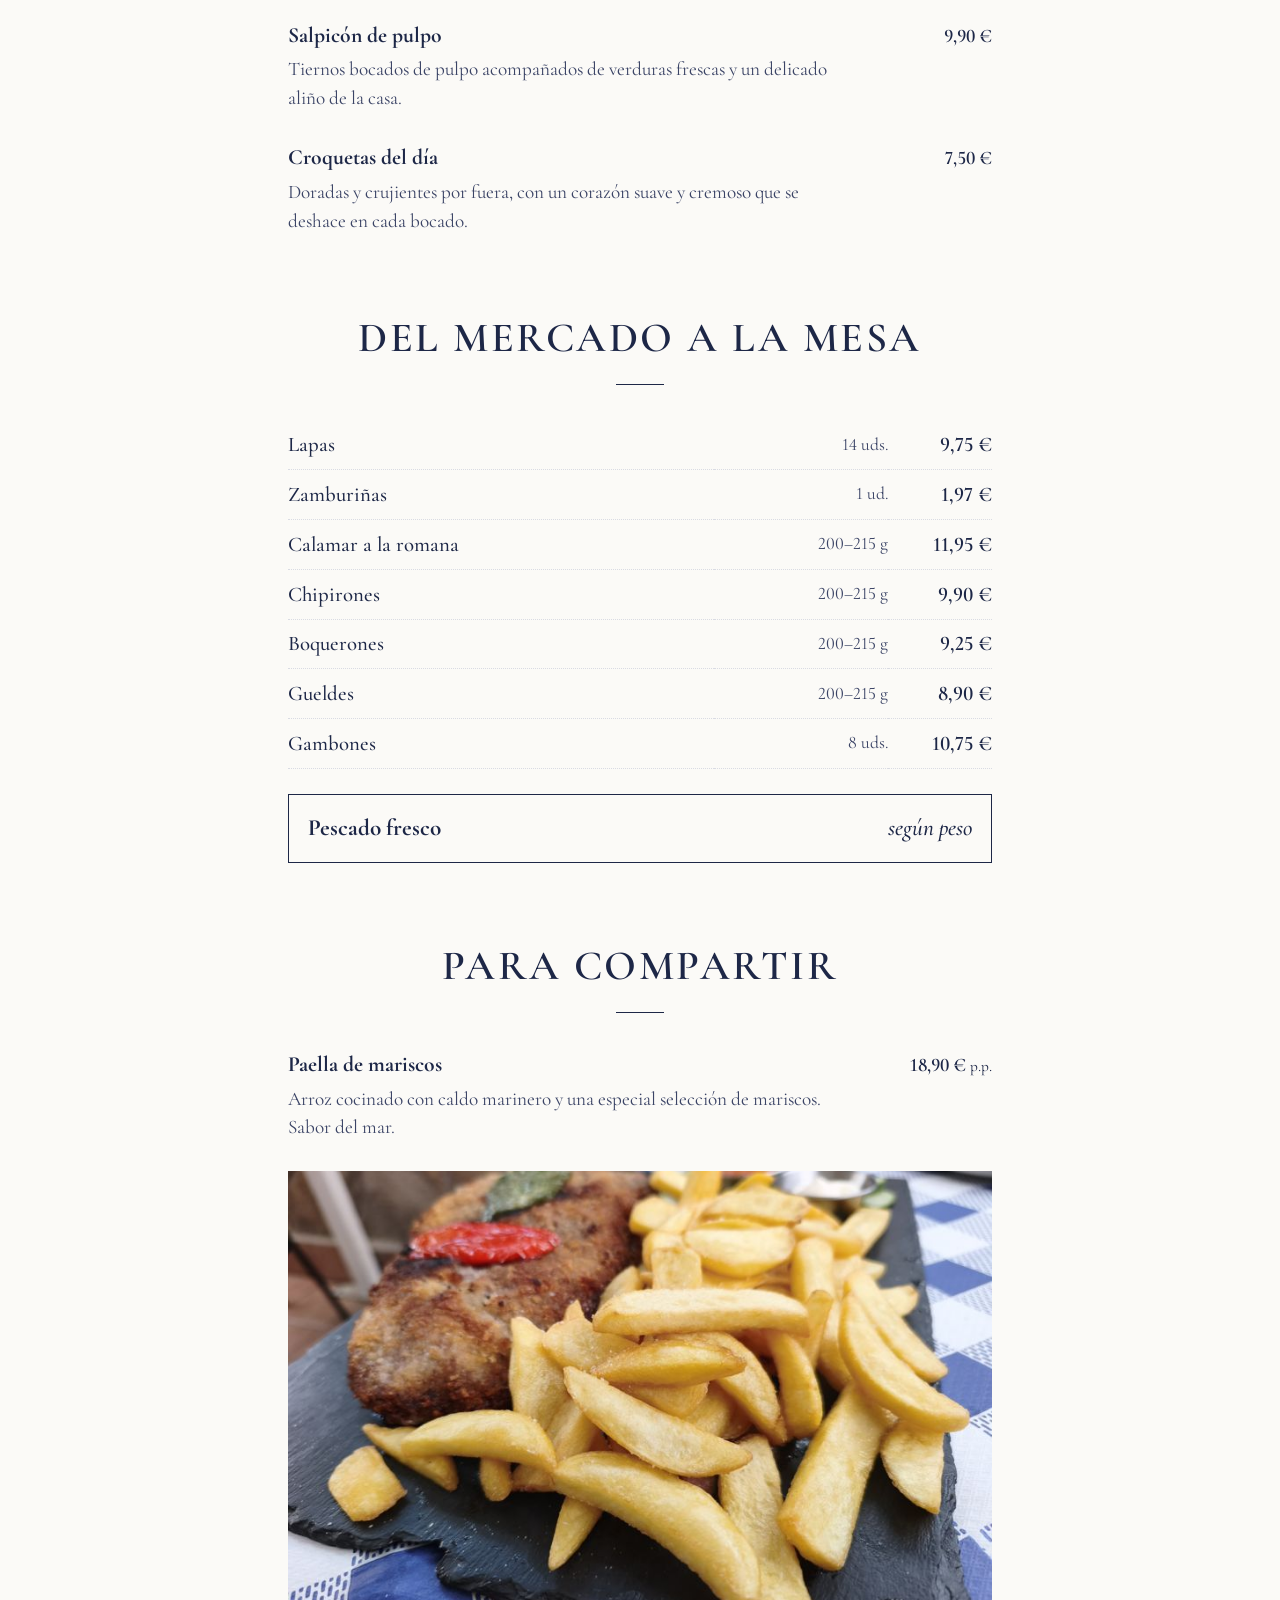
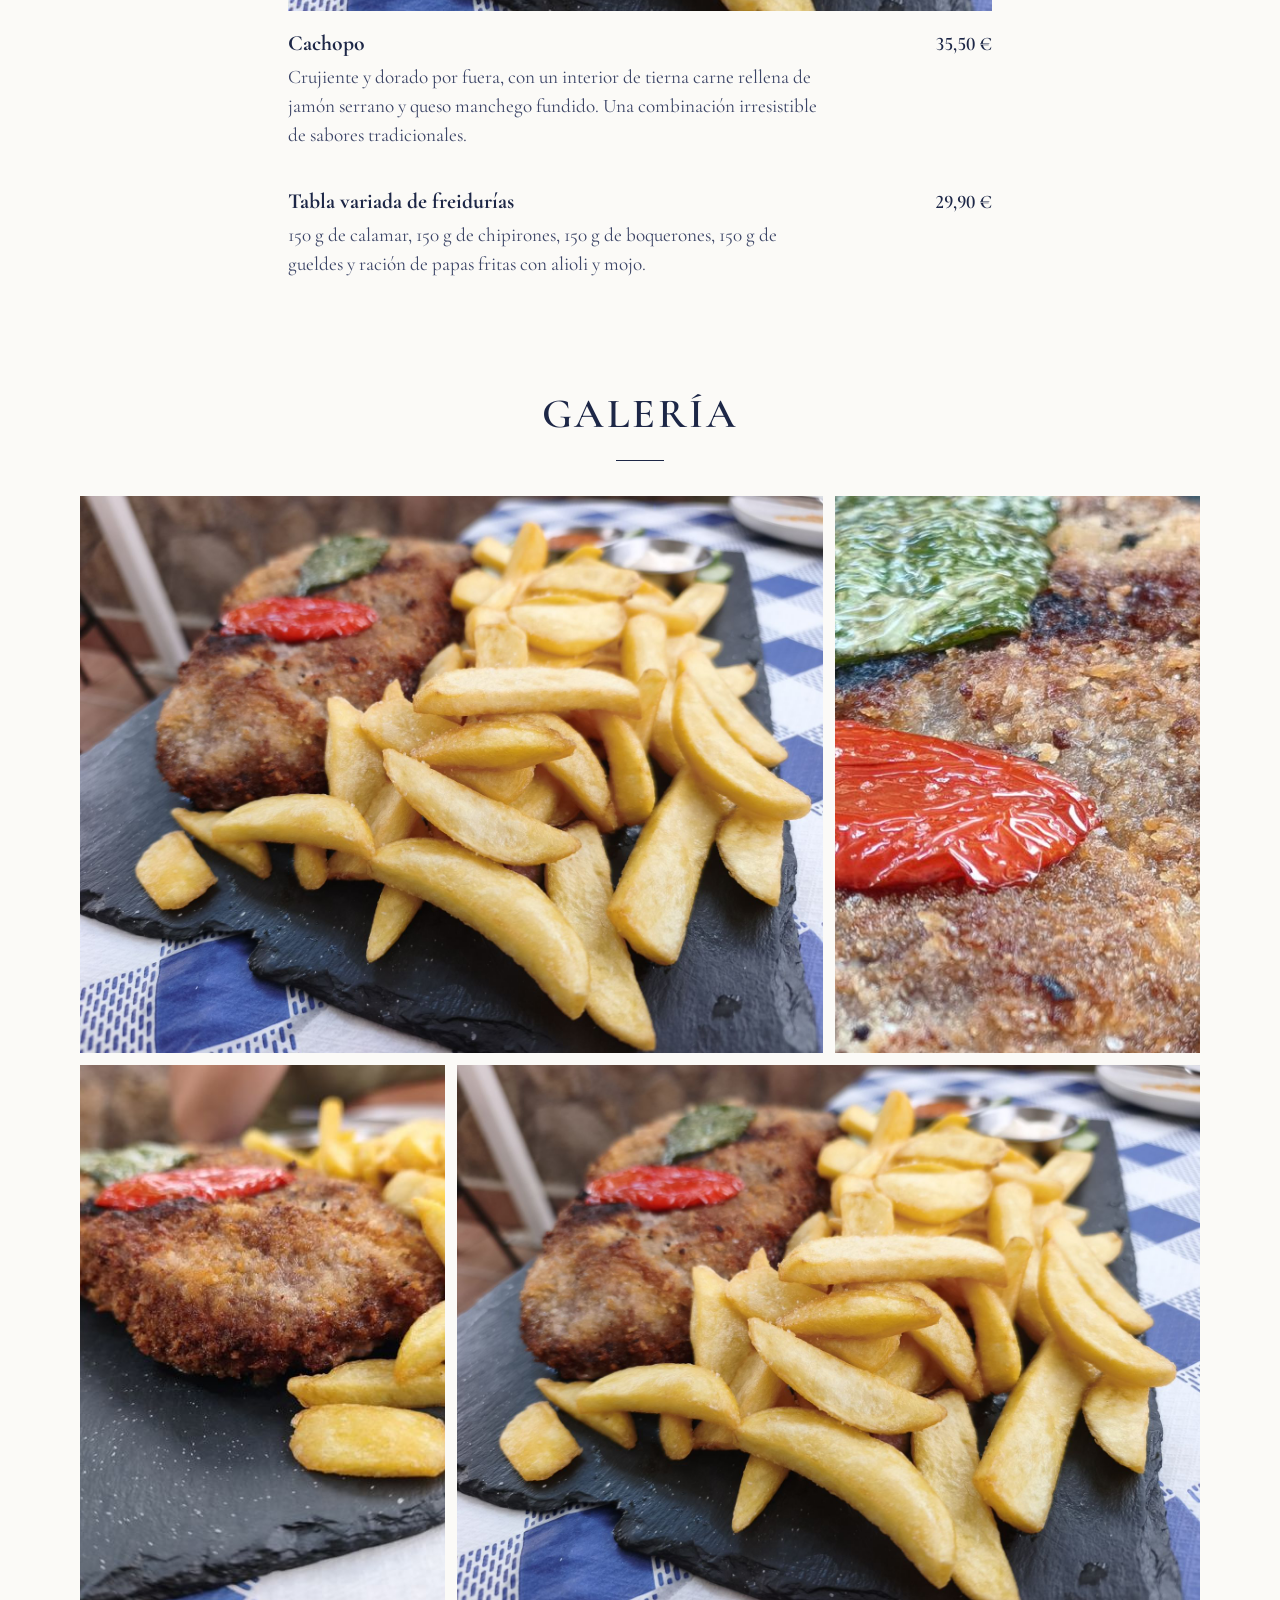
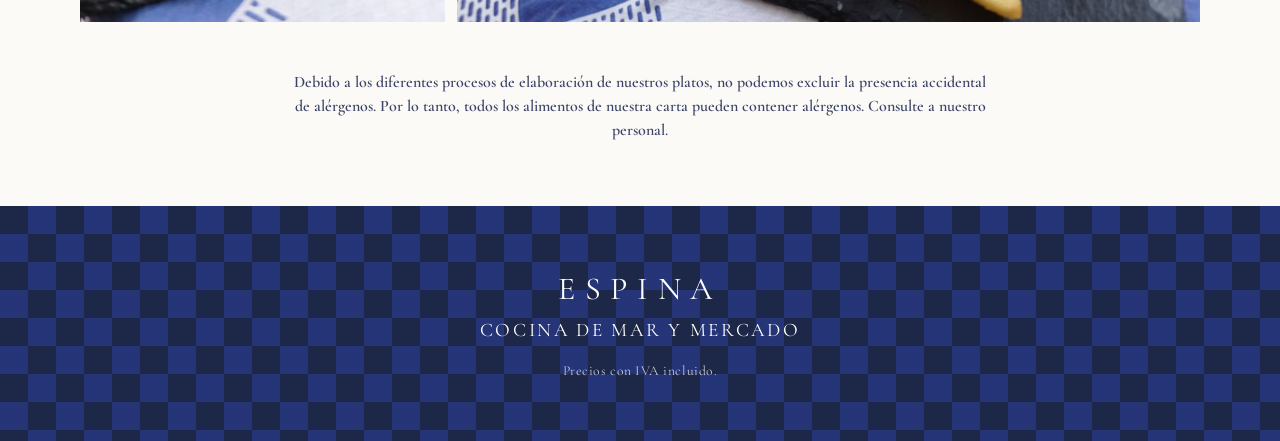
==== commit ca4fada1: "Añade versión en inglés y selector de idioma ES/EN Co-Authored-By: Claude Opus 5.5 <noreply@anthropi" ====
--- a/index.html
+++ b/index.html
@@ -8,6 +8,8 @@
   <meta property="og:title" content="Espina · Cocina de mar y mercado">
   <meta property="og:description" content="Producto del mar y del mercado, directo a la mesa.">
   <meta property="og:image" content="assets/img/cachopo-mesa.jpg">
+  <link rel="alternate" hreflang="es" href="./">
+  <link rel="alternate" hreflang="en" href="en/">
   <link rel="icon" href="assets/favicon.svg" type="image/svg+xml">
   <link rel="preconnect" href="https://fonts.googleapis.com">
   <link rel="preconnect" href="https://fonts.gstatic.com" crossorigin>
@@ -22,6 +24,7 @@
       <a href="#mercado"><span class="hide-sm">Del </span>mercado</a>
       <a href="#compartir"><span class="hide-sm">Para </span>compartir</a>
       <a href="#galeria">Galería</a>
+      <a class="nav__lang" href="en/" hreflang="en" lang="en" title="English version">EN</a>
     </nav>
   </header>
 
--- a/styles.css
+++ b/styles.css
@@ -115,6 +115,11 @@
 .dish__head { display: flex; align-items: baseline; gap: .6rem; }
 .dish__head h3 { font-size: 1.35rem; font-weight: 700; }
 .dish__head .price { margin-left: auto; }
+.dish__alt { display: block; font-size: .85em; font-weight: 400; font-style: italic; color: var(--navy-soft); }
+.market .dish__alt { font-size: .78em; }
+.nav nav a.nav__lang {
+  border: 1px solid currentColor; padding: .05rem .45rem; color: var(--navy); font-weight: 600;
+}
 .dish p { margin: .25rem 0 0; max-width: 34rem; color: var(--navy-soft); }
 .dish__photo { margin: 0 0 1rem; overflow: hidden; }
 .dish__photo img { display: block; width: 100%; height: auto; aspect-ratio: 16 / 10; object-fit: cover; }
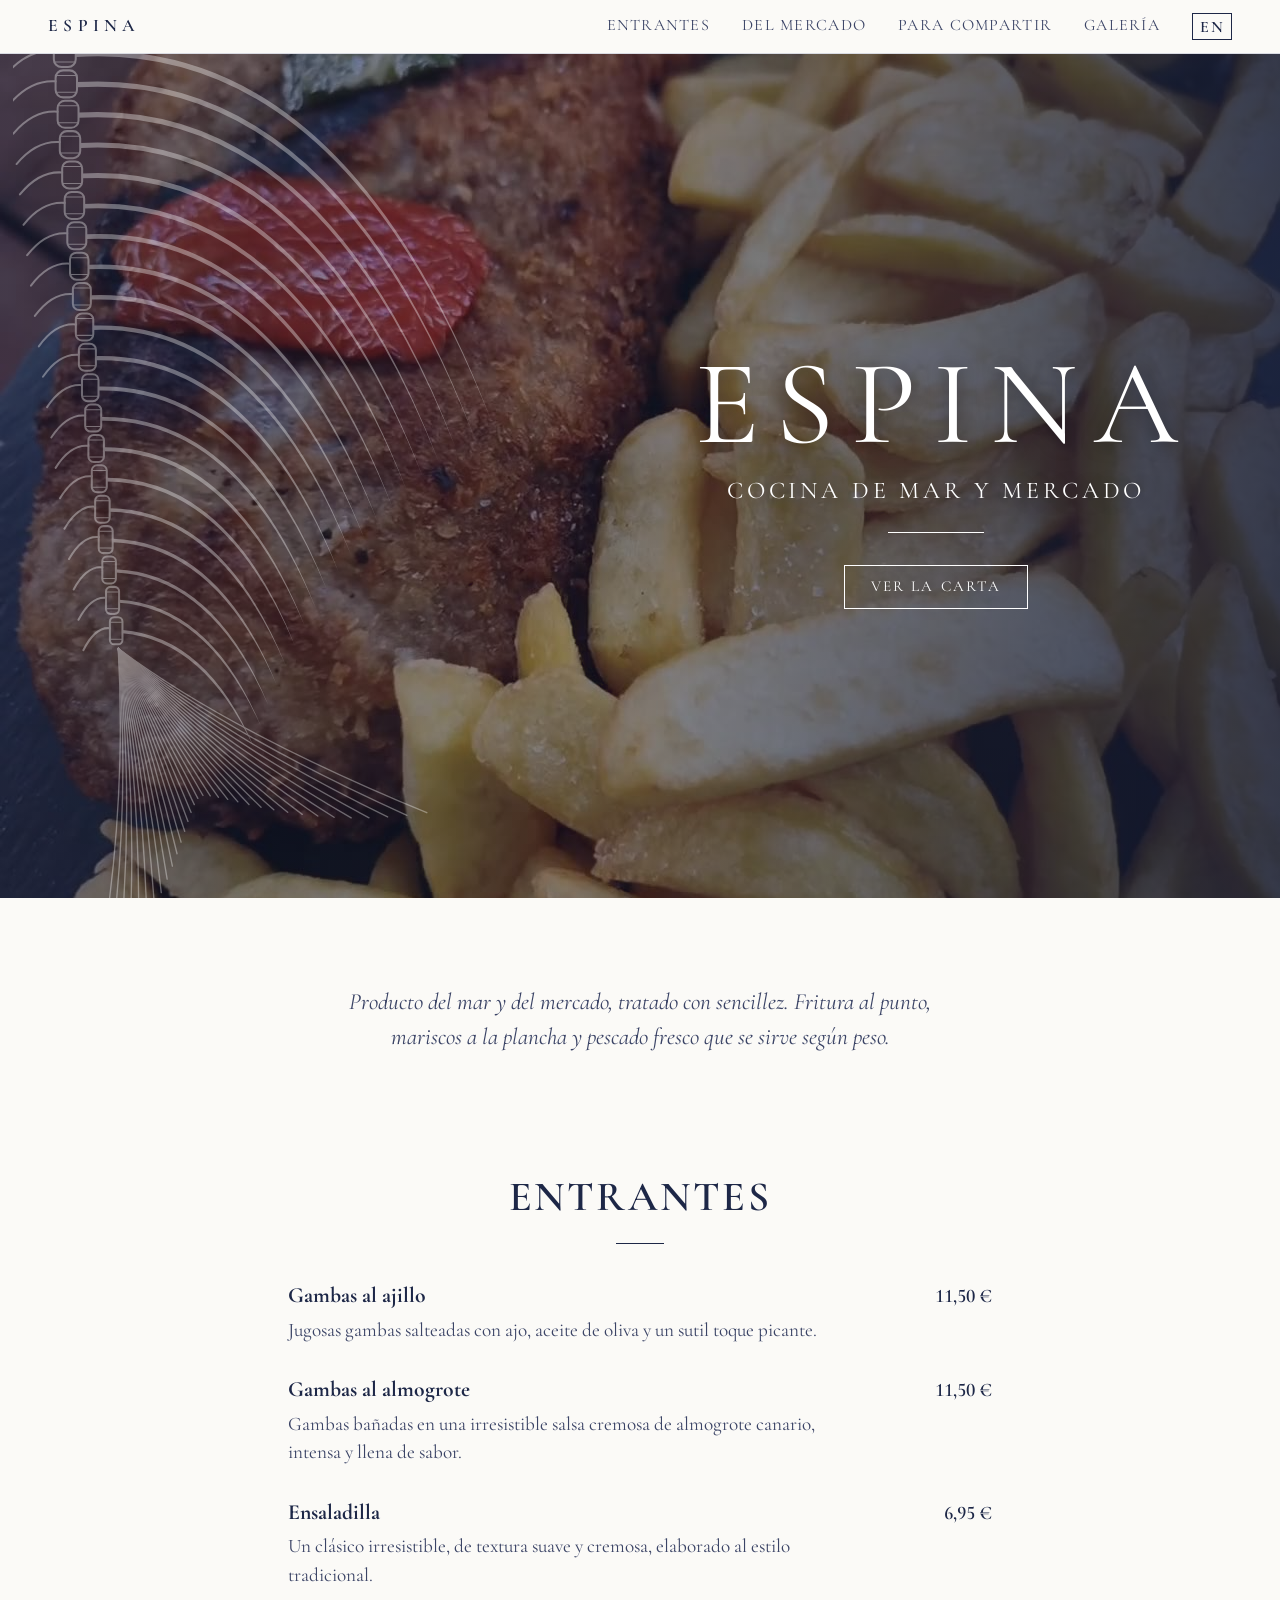
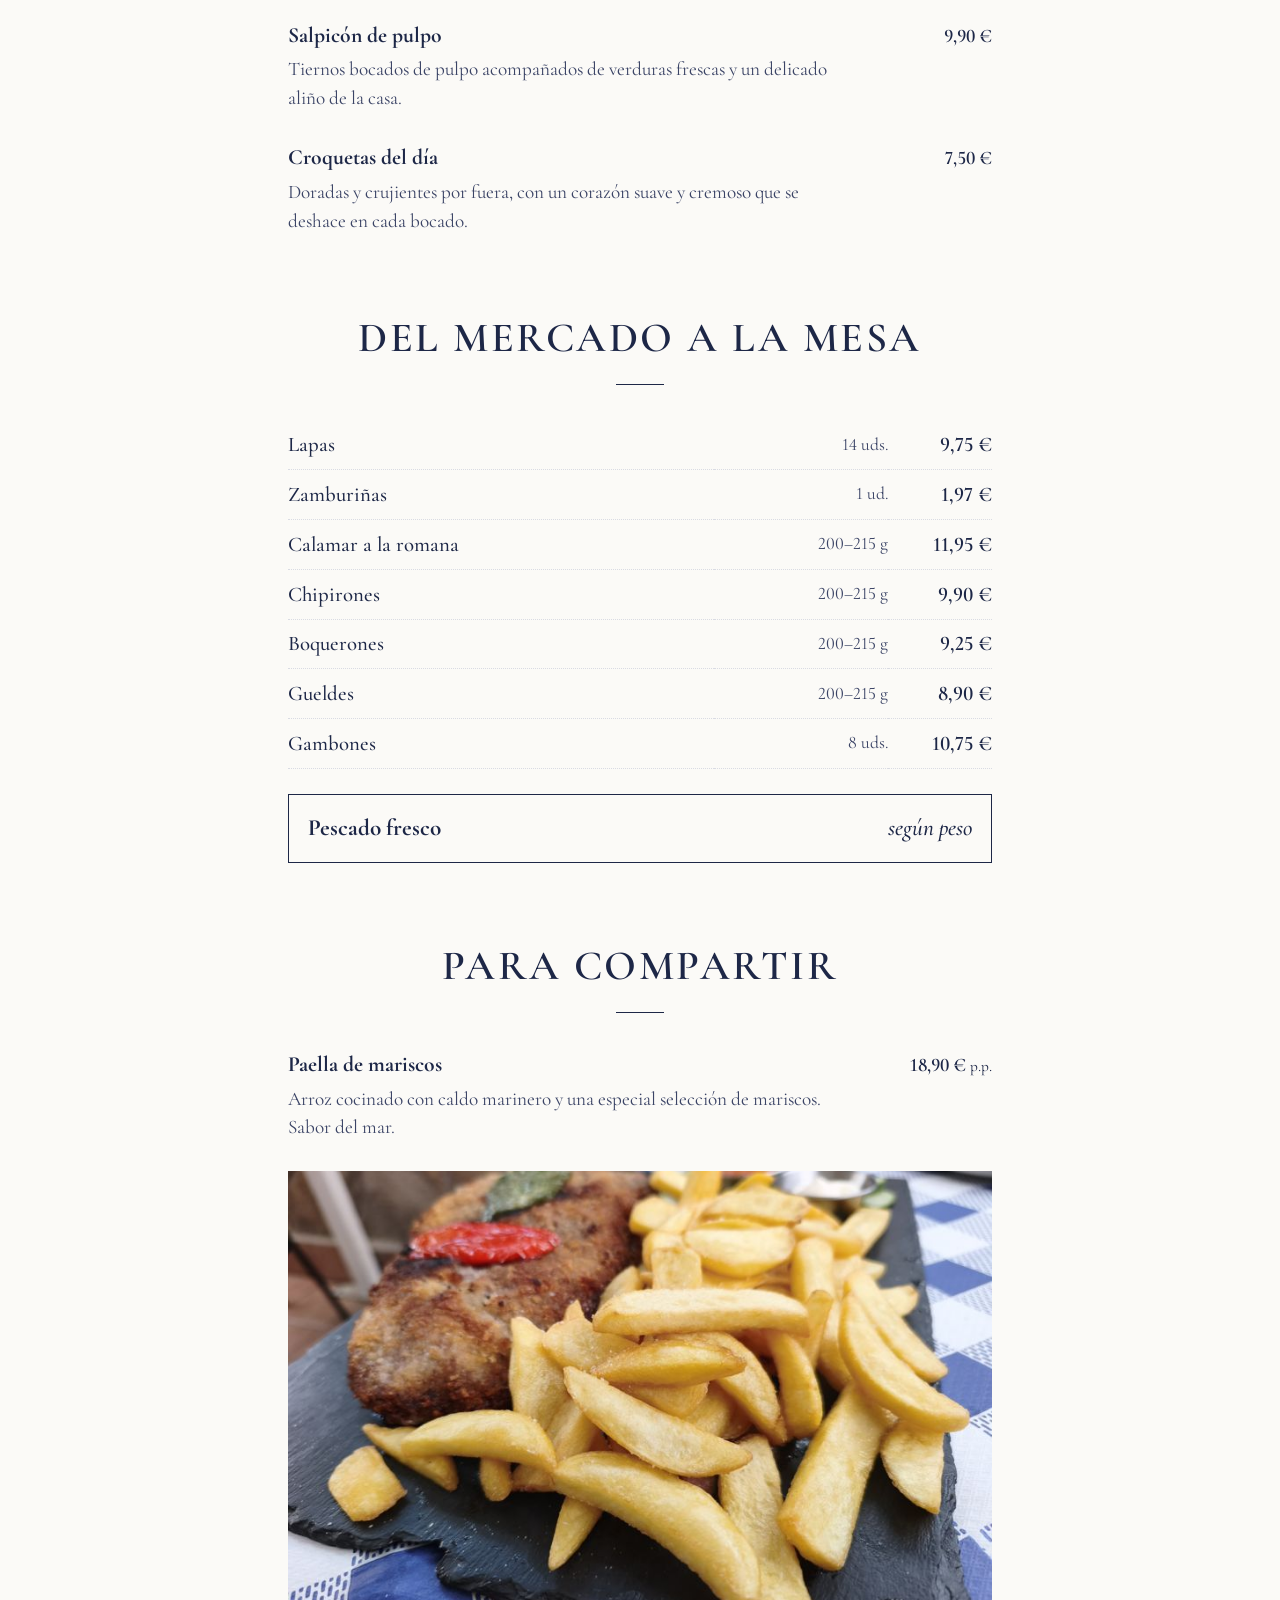
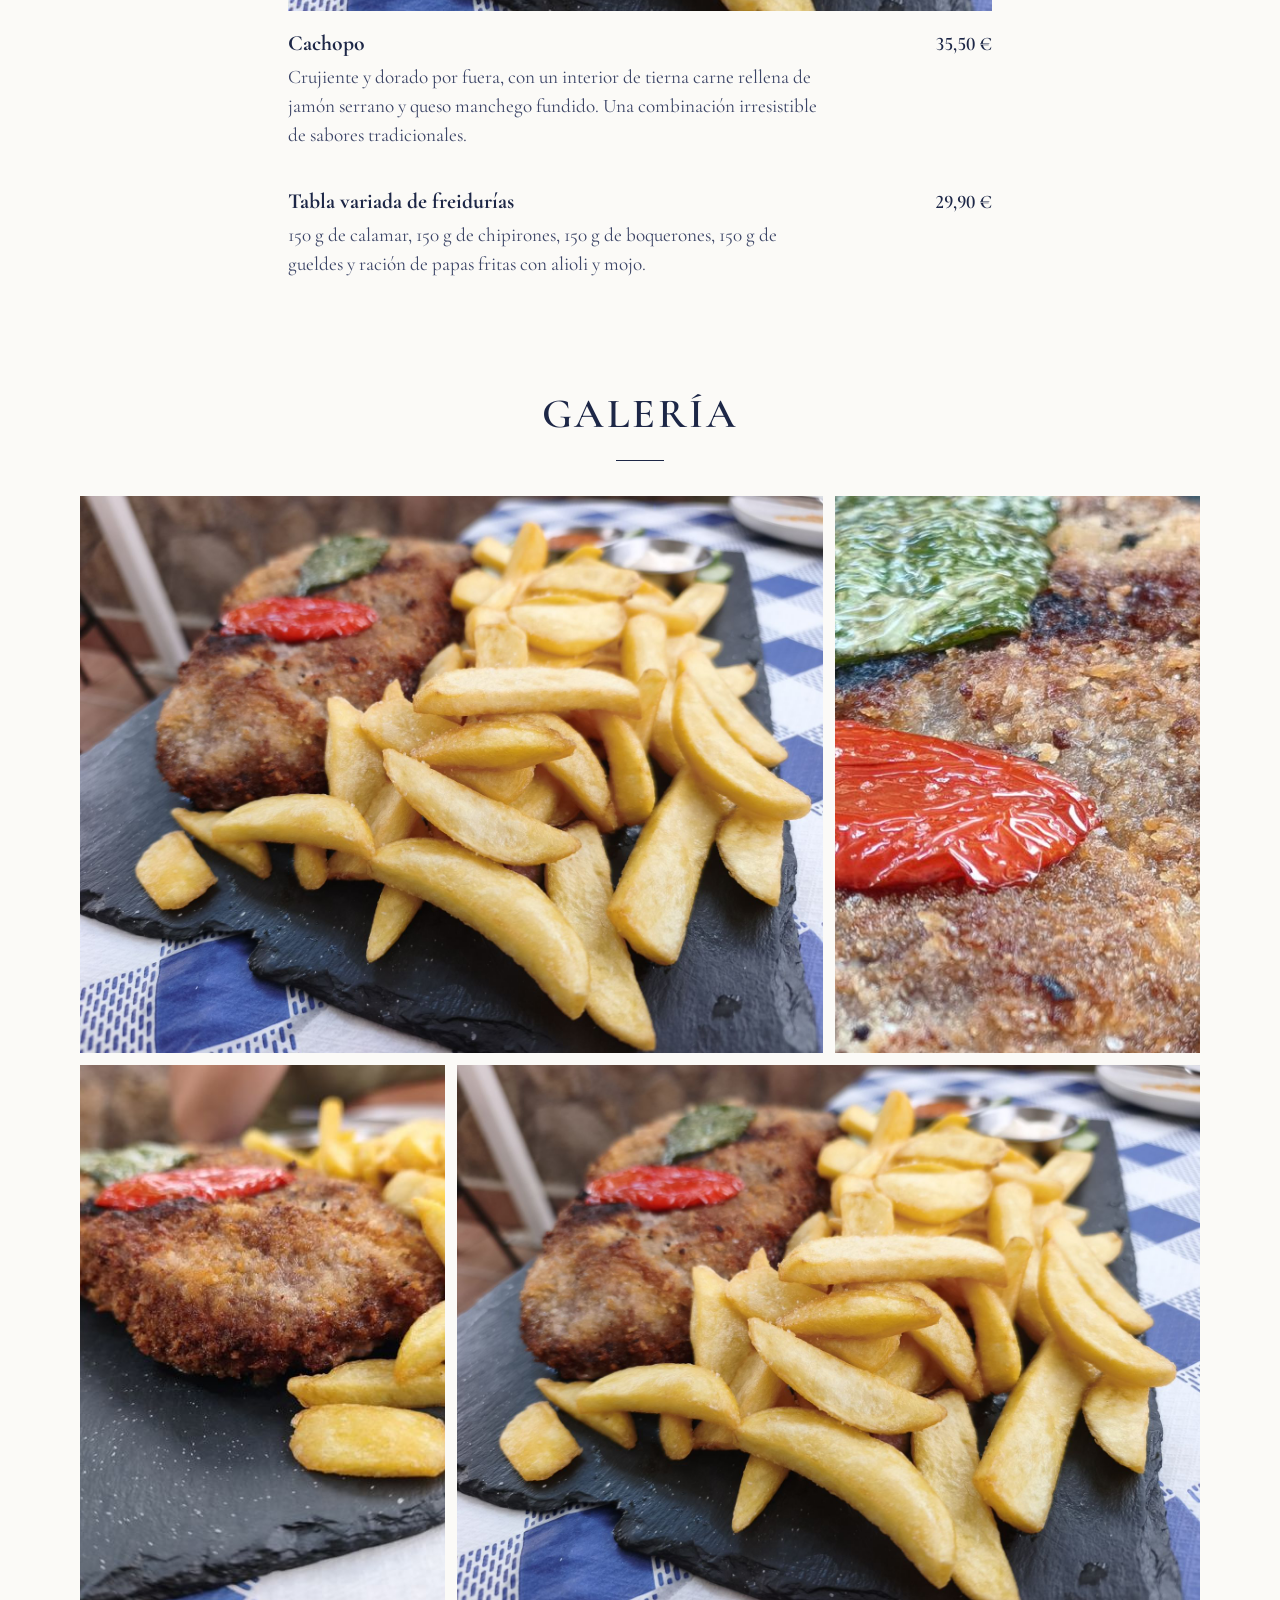
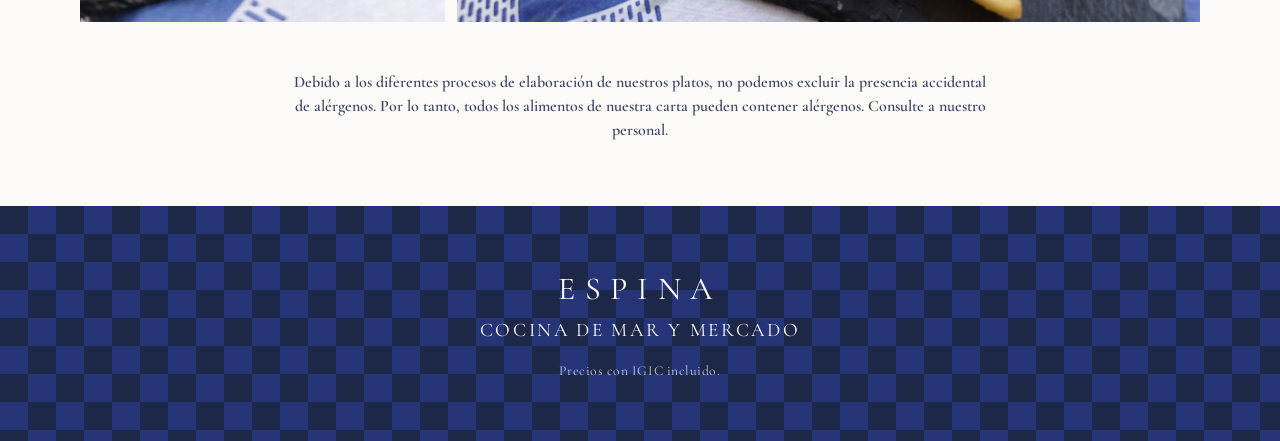
==== commit f3b2e820: "Precios con IGIC incluido en lugar de IVA Co-Authored-By: Claude Opus 5.5 <noreply@anthropic.com> Cl" ====
--- a/index.html
+++ b/index.html
@@ -134,7 +134,7 @@
   <footer class="footer">
     <p class="footer__brand">Espina</p>
     <p>Cocina de mar y mercado</p>
-    <p class="footer__small">Precios con IVA incluido.</p>
+    <p class="footer__small">Precios con IGIC incluido.</p>
   </footer>
   <script>
     // Respeta "reducir movimiento": deja la cabecera en la imagen fija.
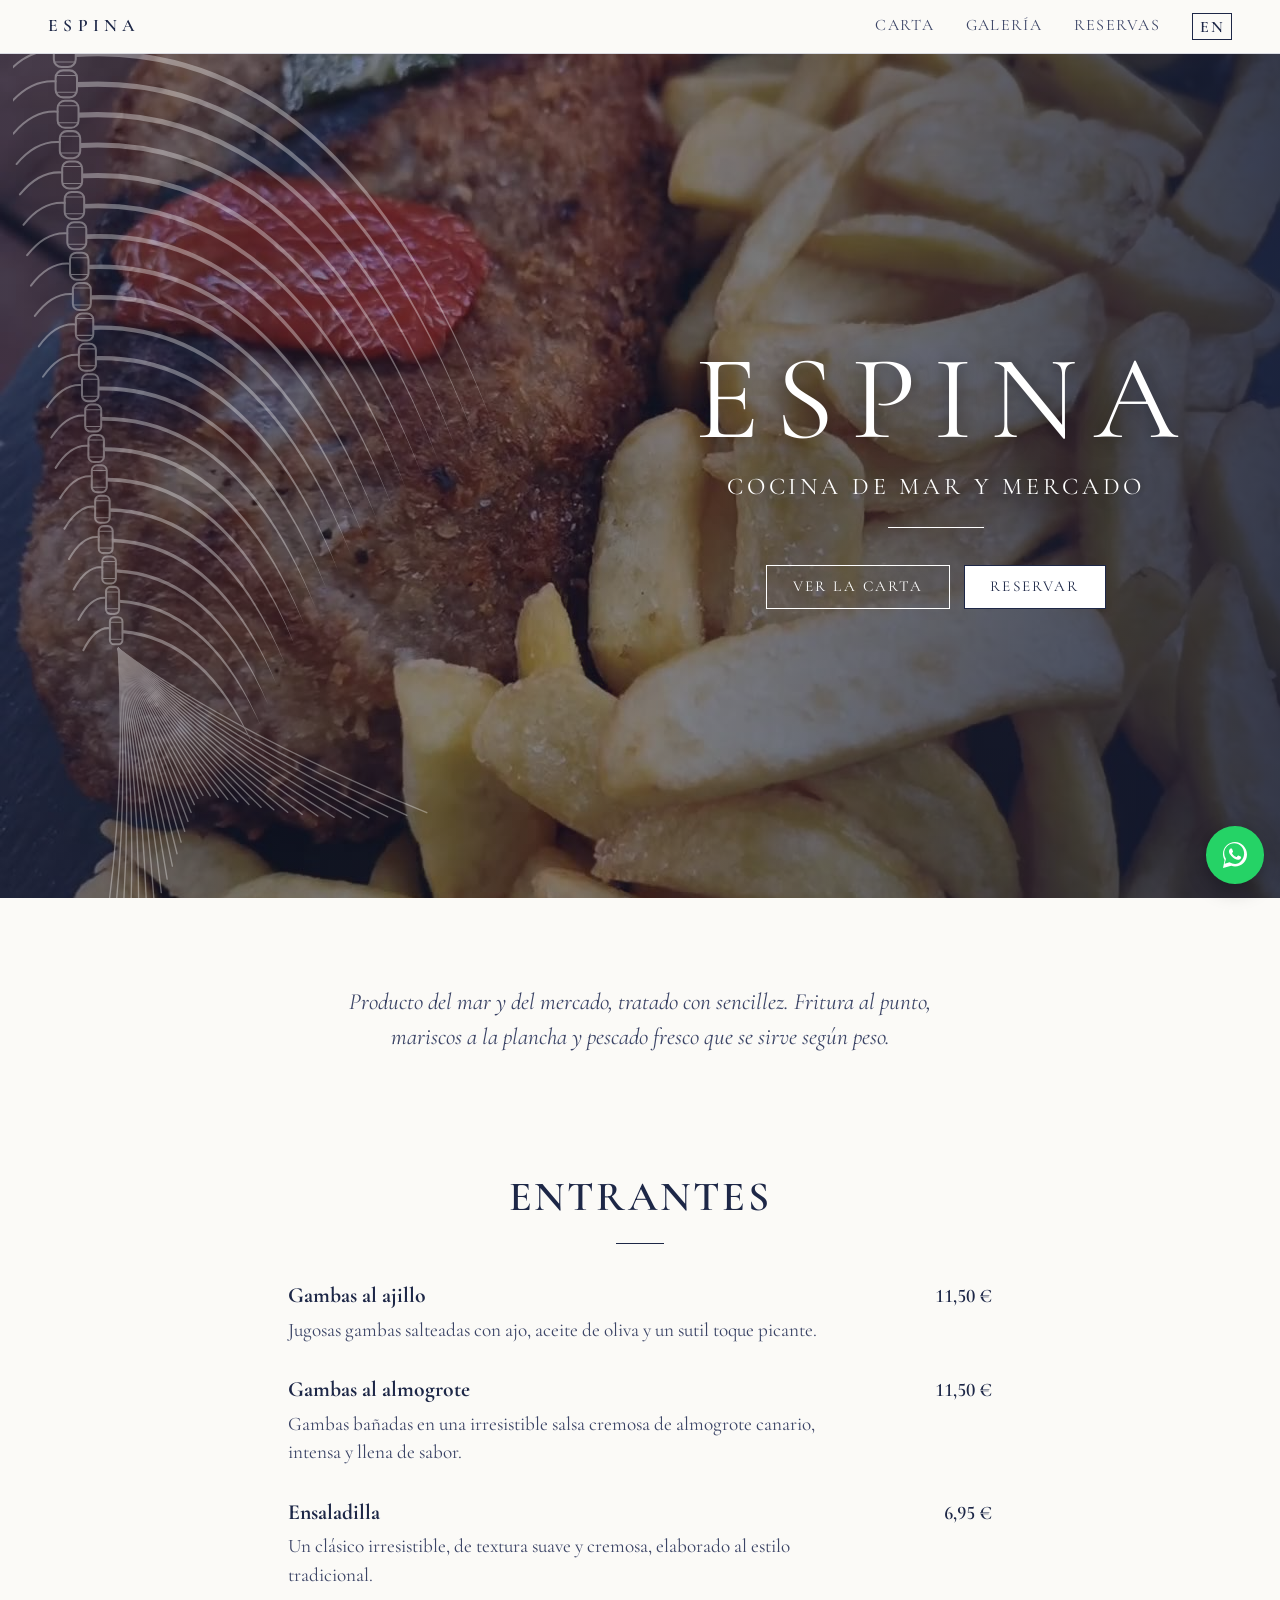
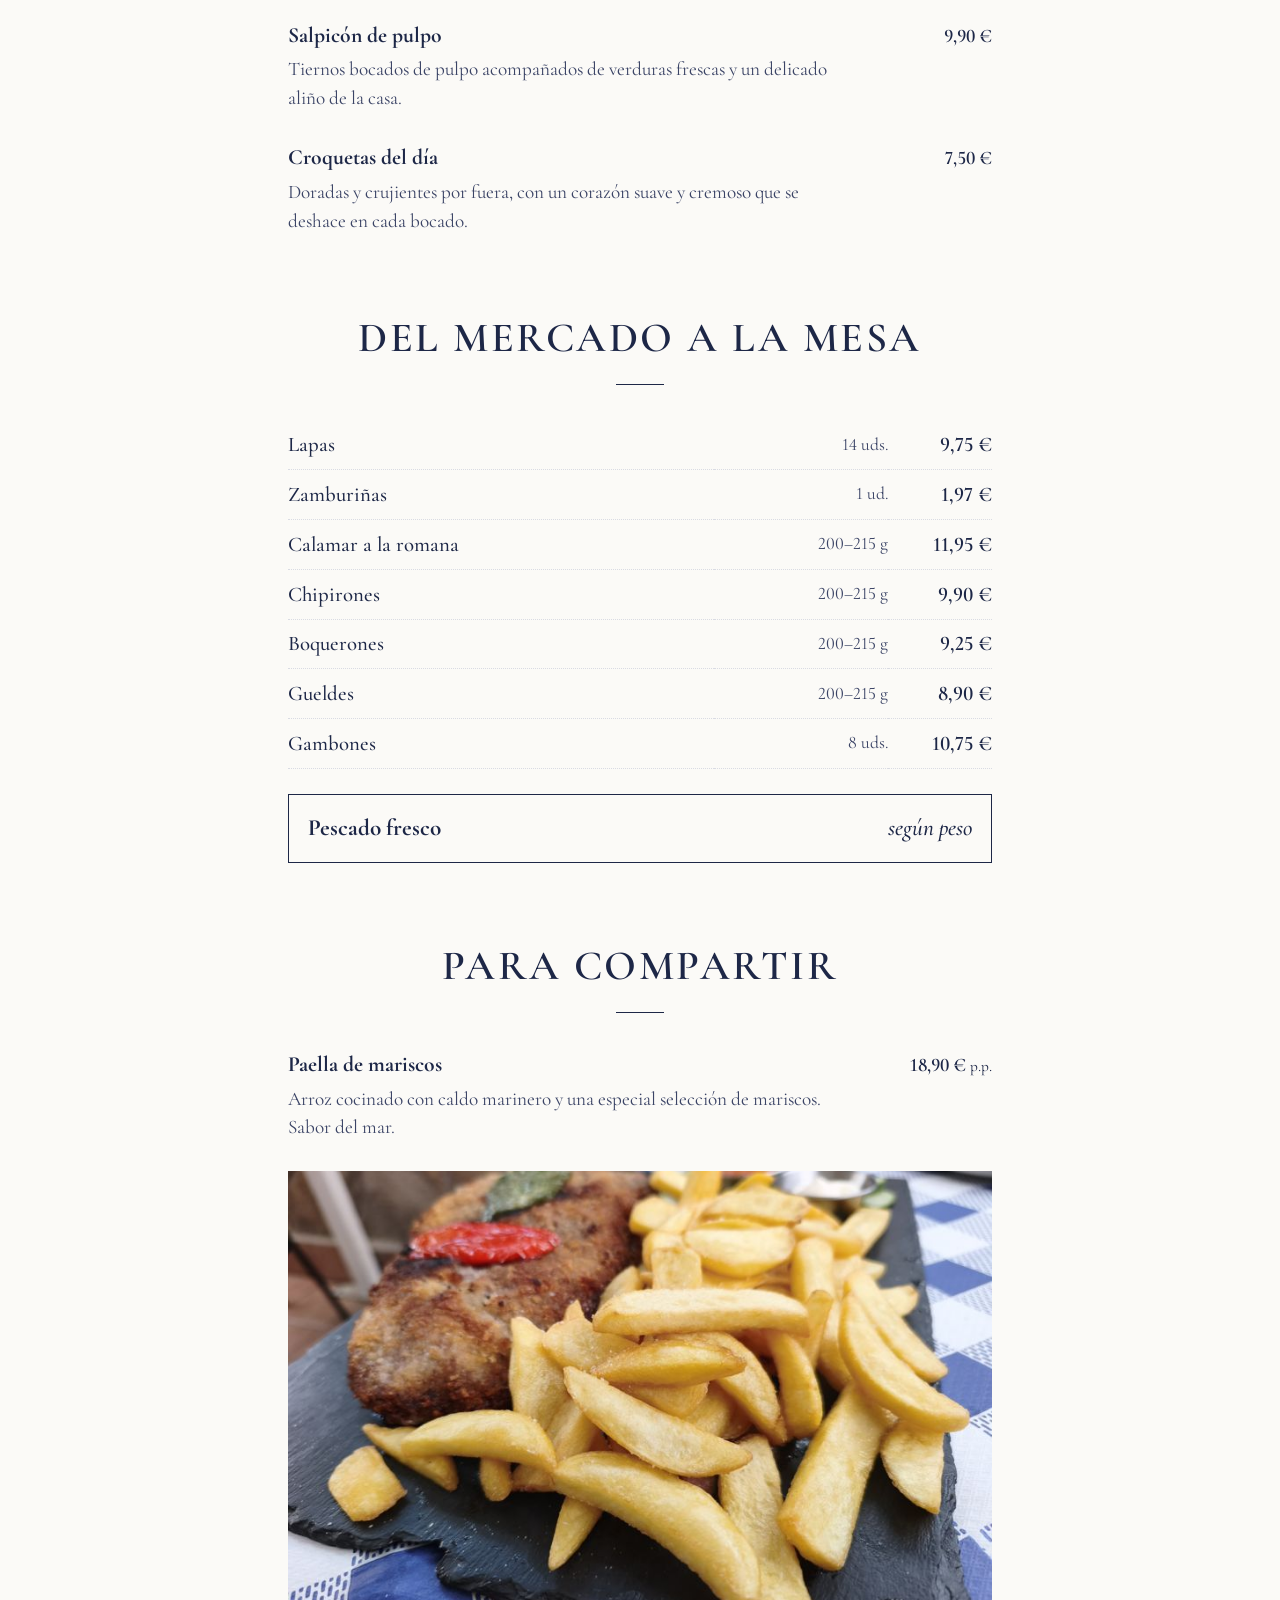
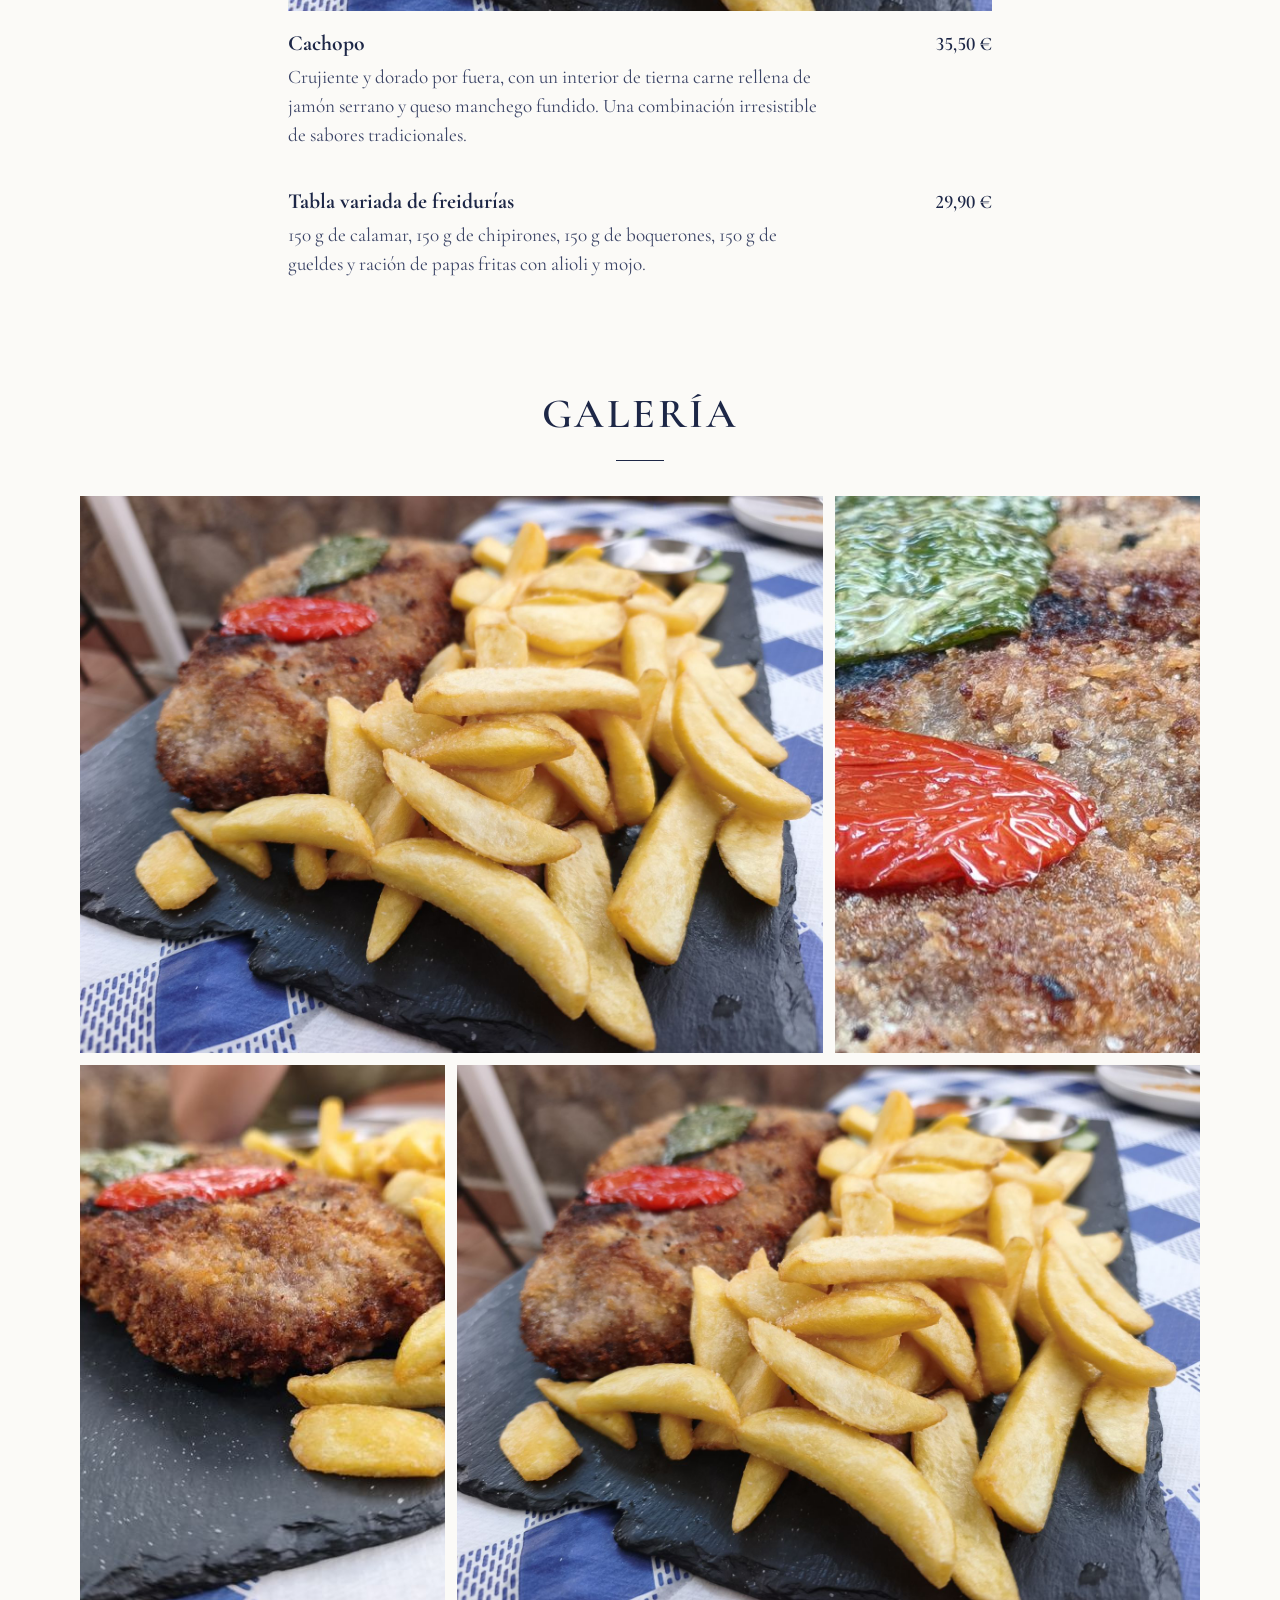
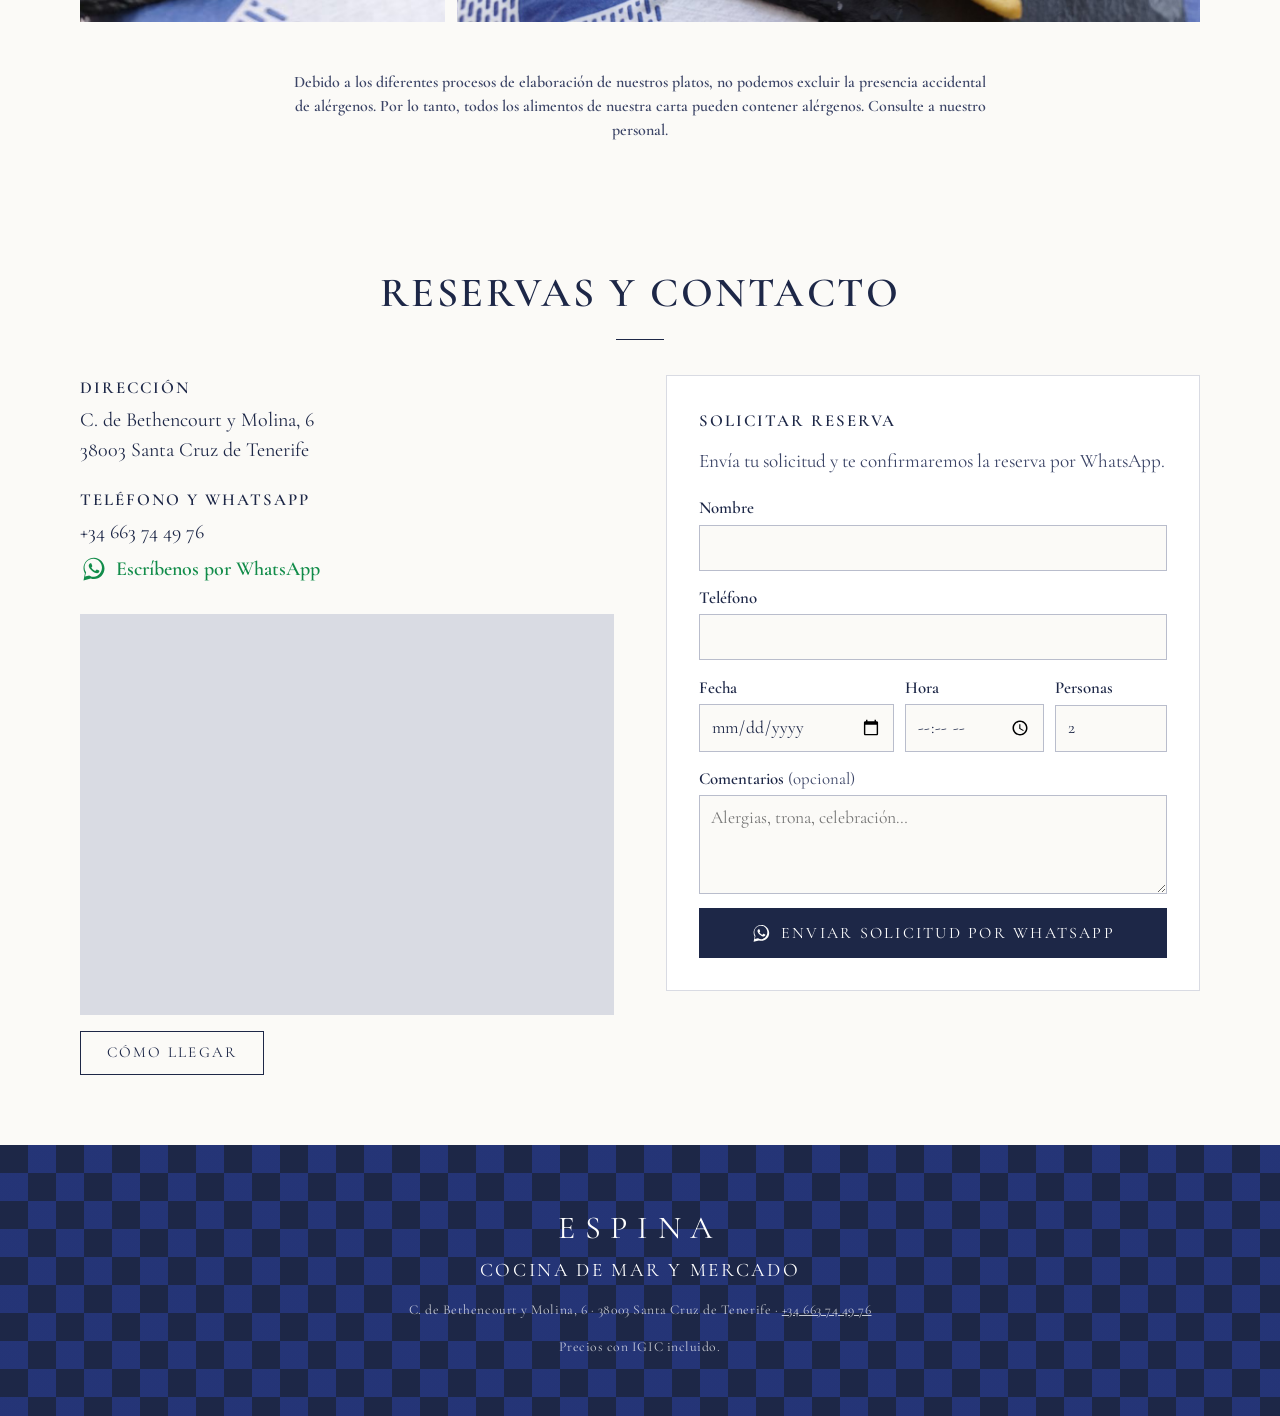
==== commit fbe5e83b: "Añade contacto, mapa, burbuja de WhatsApp y formulario de solicitud de reserva Co-Authored-By: Claud" ====
--- a/index.html
+++ b/index.html
@@ -15,15 +15,17 @@
   <link rel="preconnect" href="https://fonts.gstatic.com" crossorigin>
   <link href="https://fonts.googleapis.com/css2?family=Cormorant+Garamond:ital,wght@0,400;0,500;0,600;0,700;1,400&display=swap" rel="stylesheet">
   <link rel="stylesheet" href="styles.css">
+  <script type="application/ld+json">
+  {"@context":"https://schema.org","@type":"Restaurant","name":"Espina","description":"Cocina de mar y mercado en Santa Cruz de Tenerife.","servesCuisine":["Seafood","Spanish"],"telephone":"+34 663 74 49 76","priceRange":"€€","address":{"@type":"PostalAddress","streetAddress":"C. de Bethencourt y Molina, 6","postalCode":"38003","addressLocality":"Santa Cruz de Tenerife","addressRegion":"Santa Cruz de Tenerife","addressCountry":"ES"},"acceptsReservations":true,"url":"https://retuertographic.github.io/espina/"}
+  </script>
 </head>
 <body>
   <header class="nav">
     <a class="nav__brand" href="#inicio">Espina</a>
     <nav aria-label="Secciones">
-      <a href="#entrantes">Entrantes</a>
-      <a href="#mercado"><span class="hide-sm">Del </span>mercado</a>
-      <a href="#compartir"><span class="hide-sm">Para </span>compartir</a>
+      <a href="#carta">Carta</a>
       <a href="#galeria">Galería</a>
+      <a href="#reservas">Reservas</a>
       <a class="nav__lang" href="en/" hreflang="en" lang="en" title="English version">EN</a>
     </nav>
   </header>
@@ -39,6 +41,7 @@
         <p class="hero__tag">Cocina de mar y mercado</p>
         <span class="rule" aria-hidden="true"></span>
         <a class="btn" href="#carta">Ver la carta</a>
+        <a class="btn btn--solid" href="#reservas">Reservar</a>
       </div>
     </section>
 
@@ -129,19 +132,48 @@
     <aside class="allergens">
       <p>Debido a los diferentes procesos de elaboración de nuestros platos, no podemos excluir la presencia accidental de alérgenos. Por lo tanto, todos los alimentos de nuestra carta pueden contener alérgenos. Consulte a nuestro personal.</p>
     </aside>
+
+    <section class="contact" id="reservas">
+      <h2>Reservas y contacto</h2>
+      <div class="contact__grid">
+        <div class="contact__info">
+          <h3>Dirección</h3>
+          <p><a href="https://www.google.com/maps/search/?api=1&amp;query=C.+de+Bethencourt+y+Molina+6%2C+38003+Santa+Cruz+de+Tenerife" target="_blank" rel="noopener">C. de Bethencourt y Molina, 6<br>38003 Santa Cruz de Tenerife</a></p>
+          <h3>Teléfono y WhatsApp</h3>
+          <p><a href="tel:+34663744976">+34 663 74 49 76</a></p>
+          <p><a class="contact__wa" href="https://wa.me/34663744976" target="_blank" rel="noopener"><svg viewBox="0 0 32 32" aria-hidden="true" focusable="false"><path fill="currentColor" d="M16.04 3C9.4 3 4 8.36 4 14.96c0 2.1.56 4.17 1.62 5.98L4 29l8.27-2.15a12.1 12.1 0 0 0 3.77.6C22.68 27.45 28 22.1 28 15.5 28 8.9 22.68 3 16.04 3Zm0 21.98c-1.8 0-3.57-.48-5.11-1.39l-.37-.22-4.9 1.27 1.3-4.75-.24-.39a9.9 9.9 0 0 1-1.52-5.34c0-5.47 4.47-9.92 9.96-9.92 5.48 0 9.94 4.69 9.94 10.16 0 5.47-4.46 10.58-9.06 10.58Zm5.45-7.43c-.3-.15-1.77-.87-2.04-.97-.27-.1-.47-.15-.67.15-.2.3-.77.97-.94 1.17-.17.2-.35.22-.65.07-.3-.15-1.26-.46-2.4-1.47-.89-.79-1.49-1.76-1.66-2.06-.17-.3-.02-.46.13-.61.13-.13.3-.35.45-.52.15-.17.2-.3.3-.5.1-.2.05-.37-.02-.52-.08-.15-.67-1.62-.92-2.22-.24-.58-.49-.5-.67-.51h-.57c-.2 0-.52.07-.8.37-.27.3-1.04 1.02-1.04 2.48 0 1.46 1.07 2.88 1.22 3.08.15.2 2.1 3.2 5.08 4.48.71.31 1.27.49 1.7.63.71.23 1.36.2 1.88.12.57-.09 1.77-.72 2.02-1.42.25-.7.25-1.3.17-1.42-.07-.13-.27-.2-.57-.35Z"/></svg><span>Escríbenos por WhatsApp</span></a></p>
+          <!-- HORARIO: pendiente de confirmar por el restaurante -->
+          <div class="contact__map">
+            <iframe src="https://www.google.com/maps?q=C.+de+Bethencourt+y+Molina+6,+38003+Santa+Cruz+de+Tenerife&amp;output=embed" title="Mapa: Espina, C. de Bethencourt y Molina, 6, 38003 Santa Cruz de Tenerife" loading="lazy" referrerpolicy="no-referrer-when-downgrade"></iframe>
+          </div>
+          <p><a class="btn btn--line" href="https://www.google.com/maps/search/?api=1&amp;query=C.+de+Bethencourt+y+Molina+6%2C+38003+Santa+Cruz+de+Tenerife" target="_blank" rel="noopener">Cómo llegar</a></p>
+        </div>
+
+        <form class="booking" id="reserva-form" novalidate>
+          <h3>Solicitar reserva</h3>
+          <p class="booking__note">Envía tu solicitud y te confirmaremos la reserva por WhatsApp.</p>
+          <label>Nombre<input name="nombre" autocomplete="name" required></label>
+          <label>Teléfono<input name="telefono" type="tel" autocomplete="tel" inputmode="tel" required></label>
+          <div class="booking__row">
+            <label>Fecha<input name="fecha" type="date" required></label>
+            <label>Hora<input name="hora" type="time" step="900" required></label>
+            <label>Personas<input name="personas" type="number" min="1" max="30" value="2" required></label>
+          </div>
+          <label><span>Comentarios <span class="opt">(opcional)</span></span><textarea name="comentarios" rows="3" placeholder="Alergias, trona, celebración…"></textarea></label>
+          <button class="btn btn--dark" type="submit"><svg viewBox="0 0 32 32" aria-hidden="true" focusable="false"><path fill="currentColor" d="M16.04 3C9.4 3 4 8.36 4 14.96c0 2.1.56 4.17 1.62 5.98L4 29l8.27-2.15a12.1 12.1 0 0 0 3.77.6C22.68 27.45 28 22.1 28 15.5 28 8.9 22.68 3 16.04 3Zm0 21.98c-1.8 0-3.57-.48-5.11-1.39l-.37-.22-4.9 1.27 1.3-4.75-.24-.39a9.9 9.9 0 0 1-1.52-5.34c0-5.47 4.47-9.92 9.96-9.92 5.48 0 9.94 4.69 9.94 10.16 0 5.47-4.46 10.58-9.06 10.58Zm5.45-7.43c-.3-.15-1.77-.87-2.04-.97-.27-.1-.47-.15-.67.15-.2.3-.77.97-.94 1.17-.17.2-.35.22-.65.07-.3-.15-1.26-.46-2.4-1.47-.89-.79-1.49-1.76-1.66-2.06-.17-.3-.02-.46.13-.61.13-.13.3-.35.45-.52.15-.17.2-.3.3-.5.1-.2.05-.37-.02-.52-.08-.15-.67-1.62-.92-2.22-.24-.58-.49-.5-.67-.51h-.57c-.2 0-.52.07-.8.37-.27.3-1.04 1.02-1.04 2.48 0 1.46 1.07 2.88 1.22 3.08.15.2 2.1 3.2 5.08 4.48.71.31 1.27.49 1.7.63.71.23 1.36.2 1.88.12.57-.09 1.77-.72 2.02-1.42.25-.7.25-1.3.17-1.42-.07-.13-.27-.2-.57-.35Z"/></svg><span>Enviar solicitud por WhatsApp</span></button>
+          <p class="booking__ok" id="reserva-ok" role="status" hidden>Se ha abierto WhatsApp con tu solicitud. Pulsa enviar allí y te responderemos para confirmar.</p>
+        </form>
+      </div>
+    </section>
   </main>
 
   <footer class="footer">
     <p class="footer__brand">Espina</p>
     <p>Cocina de mar y mercado</p>
+    <p class="footer__small">C. de Bethencourt y Molina, 6 · 38003 Santa Cruz de Tenerife · <a href="tel:+34663744976">+34 663 74 49 76</a></p>
     <p class="footer__small">Precios con IGIC incluido.</p>
   </footer>
-  <script>
-    // Respeta "reducir movimiento": deja la cabecera en la imagen fija.
-    if (window.matchMedia('(prefers-reduced-motion: reduce)').matches) {
-      const v = document.querySelector('.hero__video');
-      if (v) { v.removeAttribute('autoplay'); v.pause(); }
-    }
-  </script>
+  <a class="wa-bubble" href="https://wa.me/34663744976" target="_blank" rel="noopener" aria-label="Escríbenos por WhatsApp"><svg viewBox="0 0 32 32" aria-hidden="true" focusable="false"><path fill="currentColor" d="M16.04 3C9.4 3 4 8.36 4 14.96c0 2.1.56 4.17 1.62 5.98L4 29l8.27-2.15a12.1 12.1 0 0 0 3.77.6C22.68 27.45 28 22.1 28 15.5 28 8.9 22.68 3 16.04 3Zm0 21.98c-1.8 0-3.57-.48-5.11-1.39l-.37-.22-4.9 1.27 1.3-4.75-.24-.39a9.9 9.9 0 0 1-1.52-5.34c0-5.47 4.47-9.92 9.96-9.92 5.48 0 9.94 4.69 9.94 10.16 0 5.47-4.46 10.58-9.06 10.58Zm5.45-7.43c-.3-.15-1.77-.87-2.04-.97-.27-.1-.47-.15-.67.15-.2.3-.77.97-.94 1.17-.17.2-.35.22-.65.07-.3-.15-1.26-.46-2.4-1.47-.89-.79-1.49-1.76-1.66-2.06-.17-.3-.02-.46.13-.61.13-.13.3-.35.45-.52.15-.17.2-.3.3-.5.1-.2.05-.37-.02-.52-.08-.15-.67-1.62-.92-2.22-.24-.58-.49-.5-.67-.51h-.57c-.2 0-.52.07-.8.37-.27.3-1.04 1.02-1.04 2.48 0 1.46 1.07 2.88 1.22 3.08.15.2 2.1 3.2 5.08 4.48.71.31 1.27.49 1.7.63.71.23 1.36.2 1.88.12.57-.09 1.77-.72 2.02-1.42.25-.7.25-1.3.17-1.42-.07-.13-.27-.2-.57-.35Z"/></svg></a>
+  <script src="assets/reserva.js" defer></script>
 </body>
 </html>
--- a/styles.css
+++ b/styles.css
@@ -90,6 +90,18 @@
   transition: background .2s, color .2s;
 }
 .btn:hover, .btn:focus-visible { background: #fff; color: var(--navy); text-shadow: none; }
+.hero .btn { margin: .3rem; }
+.btn--solid { background: #fff; color: var(--navy); text-shadow: none; }
+.btn--solid:hover, .btn--solid:focus-visible { background: transparent; color: #fff; }
+.btn--line, .btn--dark { color: var(--navy); }
+.btn--line:hover, .btn--line:focus-visible { background: var(--navy); color: #fff; }
+.btn--dark {
+  display: inline-flex; align-items: center; justify-content: center; gap: .6rem;
+  background: var(--navy); color: #fff; border-color: var(--navy);
+  font-family: inherit; font-size: 1rem; cursor: pointer; width: 100%; padding: .85rem 1rem;
+}
+.btn--dark:hover, .btn--dark:focus-visible { background: #fff; color: var(--navy); }
+.btn--dark svg { width: 1.3em; height: 1.3em; }
 
 .intro {
   max-width: 40rem; margin: 0 auto; padding: 4rem 1rem 1rem;
@@ -157,6 +169,51 @@
   transition: transform .5s ease;
 }
 .gallery__item:hover img, .gallery__item:focus-visible img { transform: scale(1.04); }
+
+/* Reservas y contacto */
+.contact { max-width: 72rem; margin: 0 auto; padding: 3.5rem 1rem 4rem; scroll-margin-top: 60px; }
+.contact h2 {
+  text-align: center; text-transform: uppercase;
+  font-size: clamp(1.8rem, 5vw, 2.6rem); letter-spacing: .06em; margin-bottom: 2.2rem;
+}
+.contact h2::after { content: ""; display: block; width: 3rem; height: 1px; background: var(--navy); margin: .9rem auto 0; }
+.contact__grid { display: grid; grid-template-columns: 1fr 1fr; gap: clamp(1.5rem, 4vw, 3.5rem); align-items: start; }
+.contact h3 { font-size: 1.05rem; text-transform: uppercase; letter-spacing: .12em; margin: 1.4rem 0 .3rem; }
+.contact__info h3:first-child { margin-top: 0; }
+.contact__info p { margin: 0 0 .4rem; font-size: 1.25rem; }
+.contact__info a { text-decoration: none; }
+.contact__info a:not(.btn):hover { text-decoration: underline; text-underline-offset: 4px; }
+.contact__wa { display: inline-flex; align-items: center; gap: .5rem; color: #128c4a !important; font-weight: 600; }
+.contact__wa svg { width: 1.4em; height: 1.4em; }
+.contact__map { margin: 1.4rem 0 1rem; border: 1px solid var(--line); aspect-ratio: 4 / 3; background: var(--line); }
+.contact__map iframe { display: block; width: 100%; height: 100%; border: 0; }
+
+.booking { background: #fff; border: 1px solid var(--line); padding: clamp(1.2rem, 3vw, 2rem); display: grid; gap: .9rem; }
+.booking h3 { margin: 0; }
+.booking__note { margin: 0 0 .3rem; color: var(--navy-soft); }
+.booking label { display: grid; gap: .25rem; font-weight: 600; font-size: 1.05rem; }
+.booking .opt { font-weight: 400; color: var(--navy-soft); }
+.booking input, .booking textarea {
+  font: inherit; font-size: 1.1rem; font-weight: 400; color: var(--navy);
+  padding: .55rem .7rem; border: 1px solid #b9bdcc; border-radius: 0; background: var(--paper); width: 100%;
+}
+.booking input:focus, .booking textarea:focus { outline: 2px solid var(--navy); outline-offset: 1px; border-color: var(--navy); }
+.booking input:user-invalid { border-color: #b3261e; }
+.booking__row { display: grid; grid-template-columns: 1.4fr 1fr .8fr; gap: .7rem; }
+.booking__ok { margin: 0; padding: .7rem .9rem; background: #e7f5ec; color: #14532d; font-weight: 600; }
+
+/* Burbuja de WhatsApp */
+.wa-bubble {
+  position: fixed; right: max(1rem, env(safe-area-inset-right)); bottom: max(1rem, env(safe-area-inset-bottom)); z-index: 20;
+  width: 3.6rem; height: 3.6rem; border-radius: 50%;
+  display: grid; place-items: center;
+  background: #25d366; color: #fff;
+  box-shadow: 0 6px 20px rgba(0,0,0,.25);
+  transition: transform .2s;
+}
+.wa-bubble svg { width: 2rem; height: 2rem; }
+.wa-bubble:hover, .wa-bubble:focus-visible { transform: scale(1.08); }
+.footer a { color: inherit; }
 
 .allergens {
   max-width: 46rem; margin: 2rem auto 4rem; padding: 0 1rem;
@@ -189,6 +246,10 @@
   .hero__art { height: 95%; left: -25%; opacity: .3; }
   .hero::before { background: linear-gradient(180deg, rgba(20,27,52,.3) 0%, rgba(20,27,52,.8) 100%); }
   .gallery__grid { grid-template-columns: 1fr 1fr; gap: .5rem; }
+  .contact__grid { grid-template-columns: 1fr; }
+  .booking__row { grid-template-columns: 1fr 1fr; }
+  .booking__row label:last-child { grid-column: span 2; }
+  .contact { scroll-margin-top: 84px; }
   .gallery__item--wide { grid-column: span 2; }
   .market { font-size: 1.15rem; }
   .market td { font-size: 1rem; }
@@ -197,5 +258,5 @@
 
 @media (prefers-reduced-motion: reduce) {
   html { scroll-behavior: auto; }
-  .gallery__item img { transition: none; }
-}
+  .gallery__item img, .wa-bubble { transition: none; }
+}
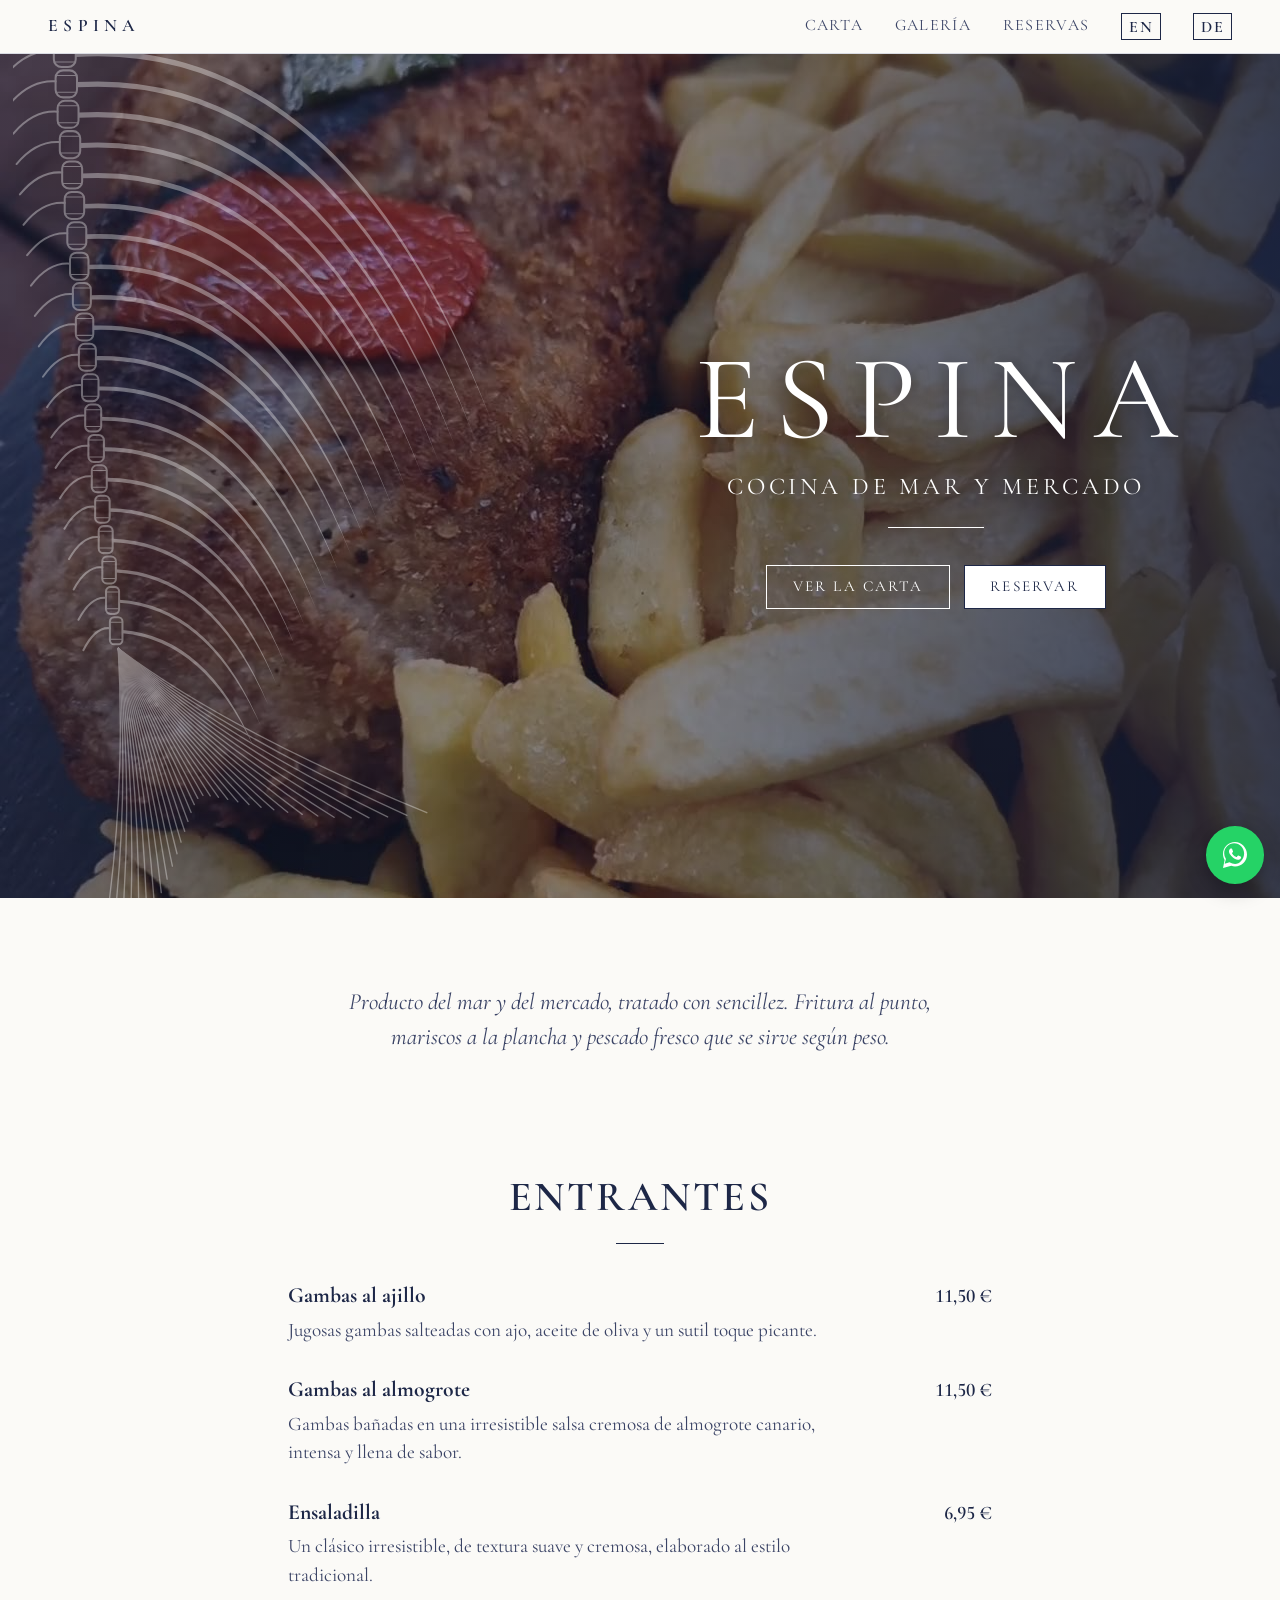
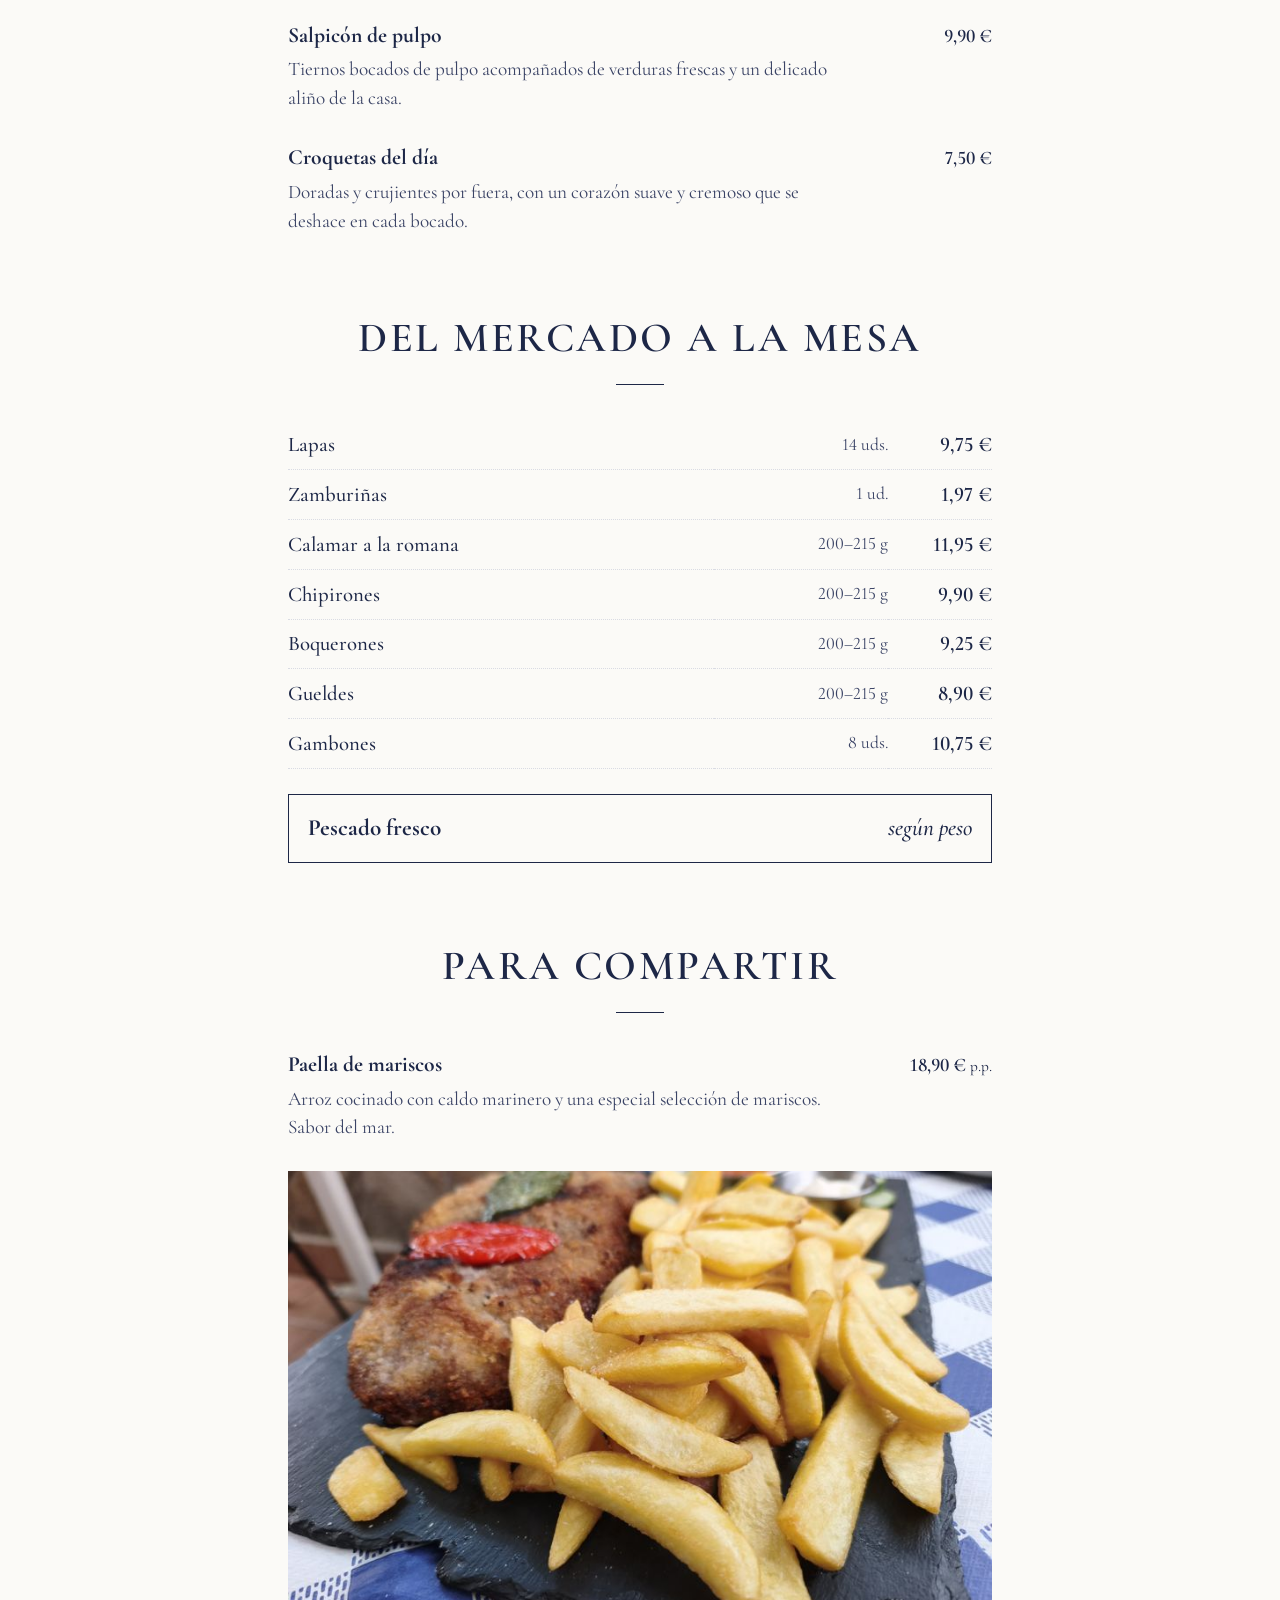
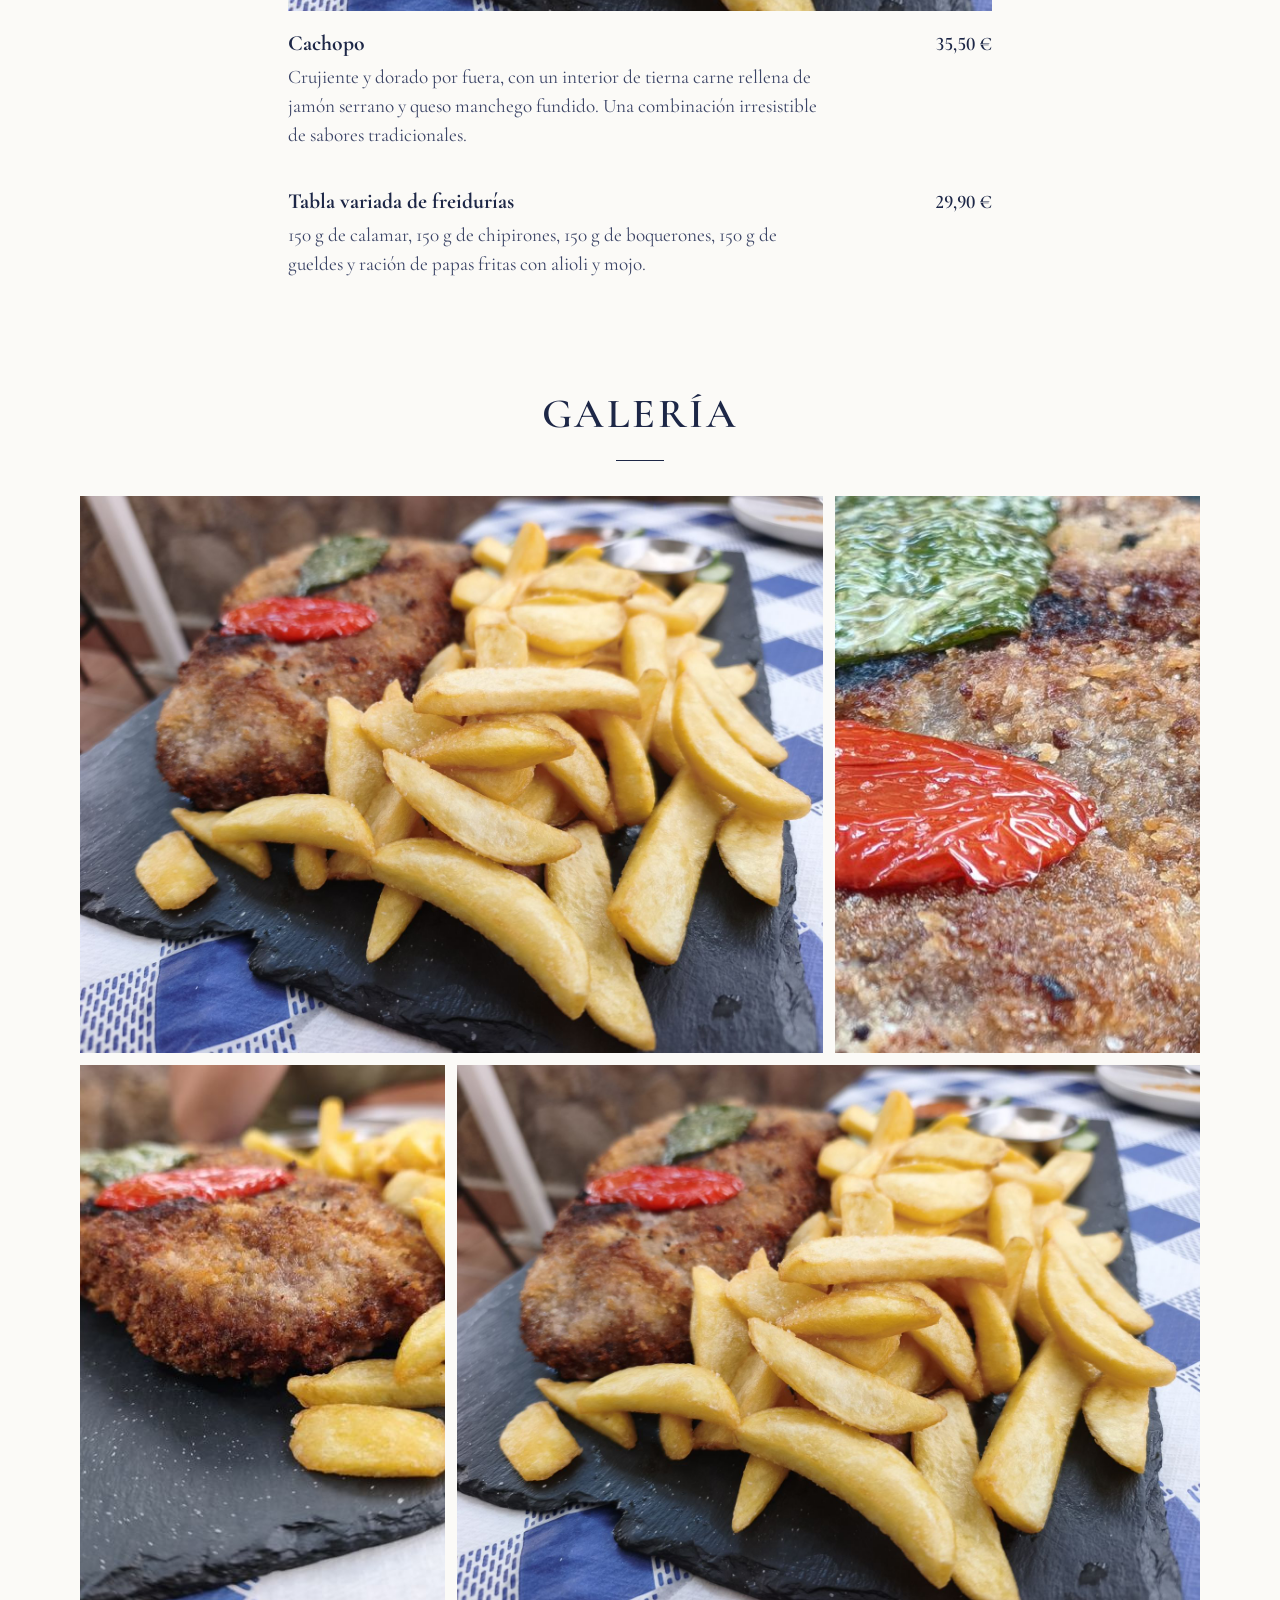
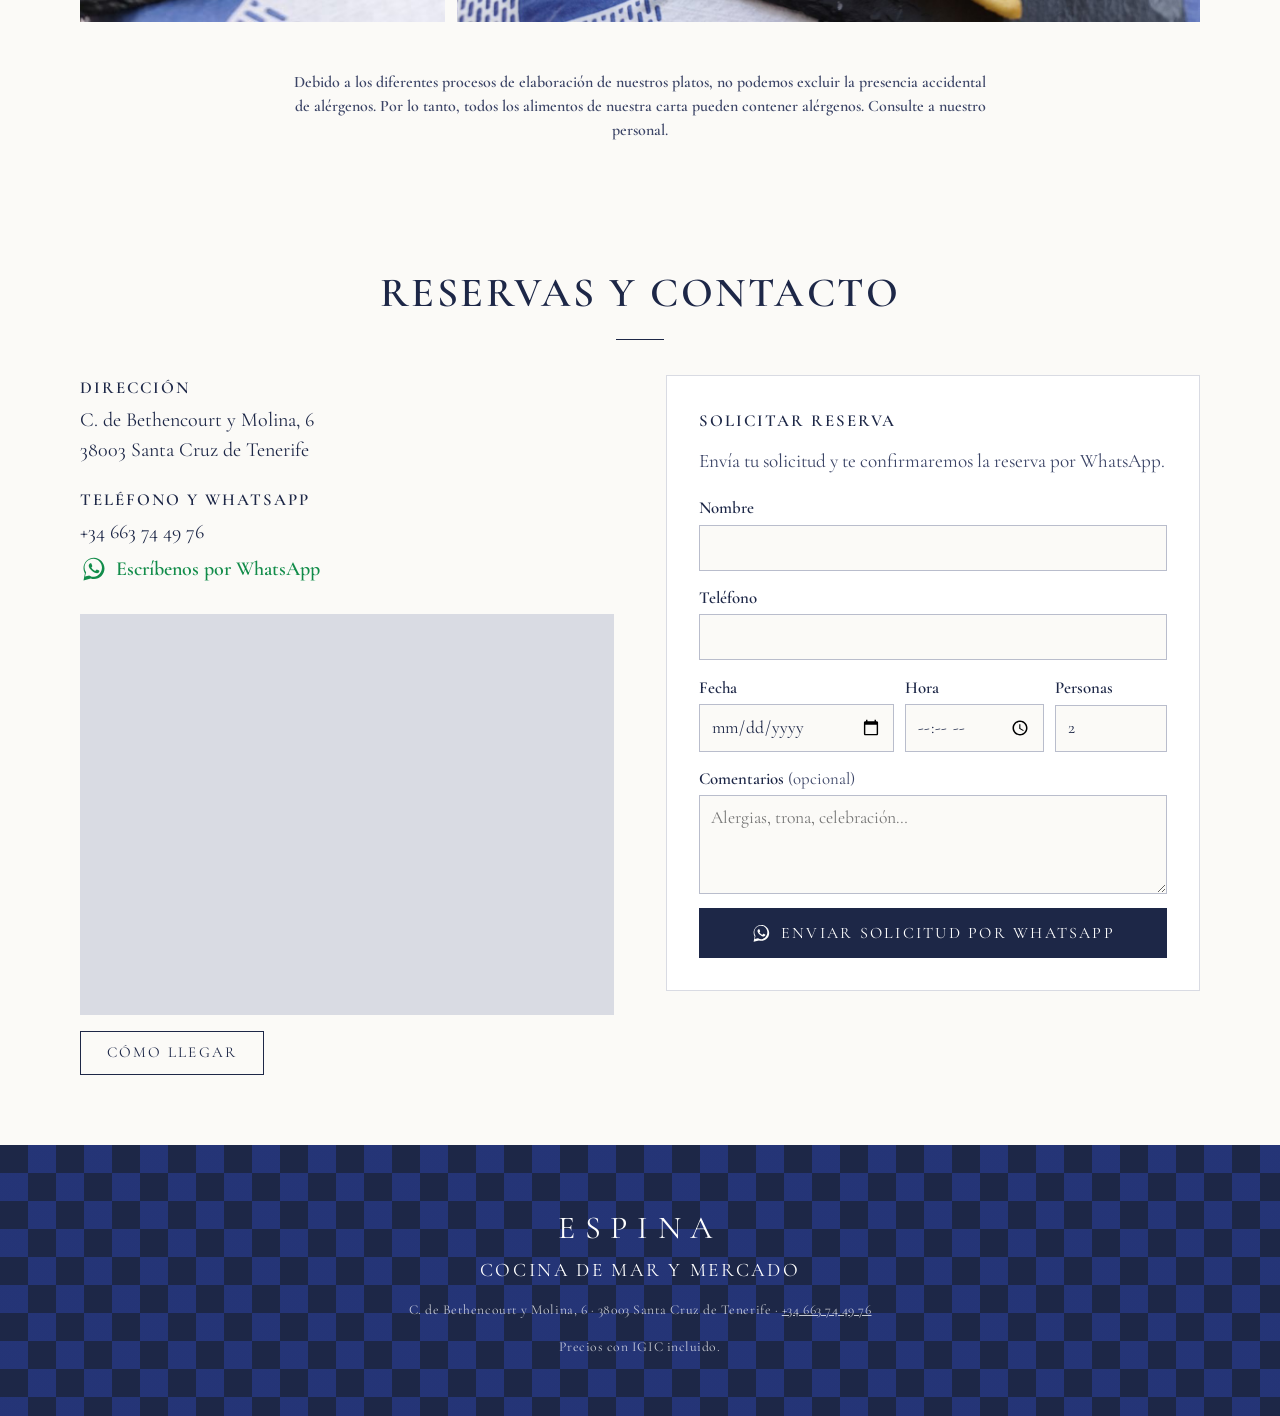
==== commit cdba4278: "Añade versión en alemán y selector de idioma ES/EN/DE Co-Authored-By: Claude Opus 5.5 <noreply@anthr" ====
--- a/index.html
+++ b/index.html
@@ -10,6 +10,7 @@
   <meta property="og:image" content="assets/img/cachopo-mesa.jpg">
   <link rel="alternate" hreflang="es" href="./">
   <link rel="alternate" hreflang="en" href="en/">
+  <link rel="alternate" hreflang="de" href="de/">
   <link rel="icon" href="assets/favicon.svg" type="image/svg+xml">
   <link rel="preconnect" href="https://fonts.googleapis.com">
   <link rel="preconnect" href="https://fonts.gstatic.com" crossorigin>
@@ -27,6 +28,7 @@
       <a href="#galeria">Galería</a>
       <a href="#reservas">Reservas</a>
       <a class="nav__lang" href="en/" hreflang="en" lang="en" title="English version">EN</a>
+      <a class="nav__lang" href="de/" hreflang="de" lang="de" title="Deutsche Version">DE</a>
     </nav>
   </header>
 
